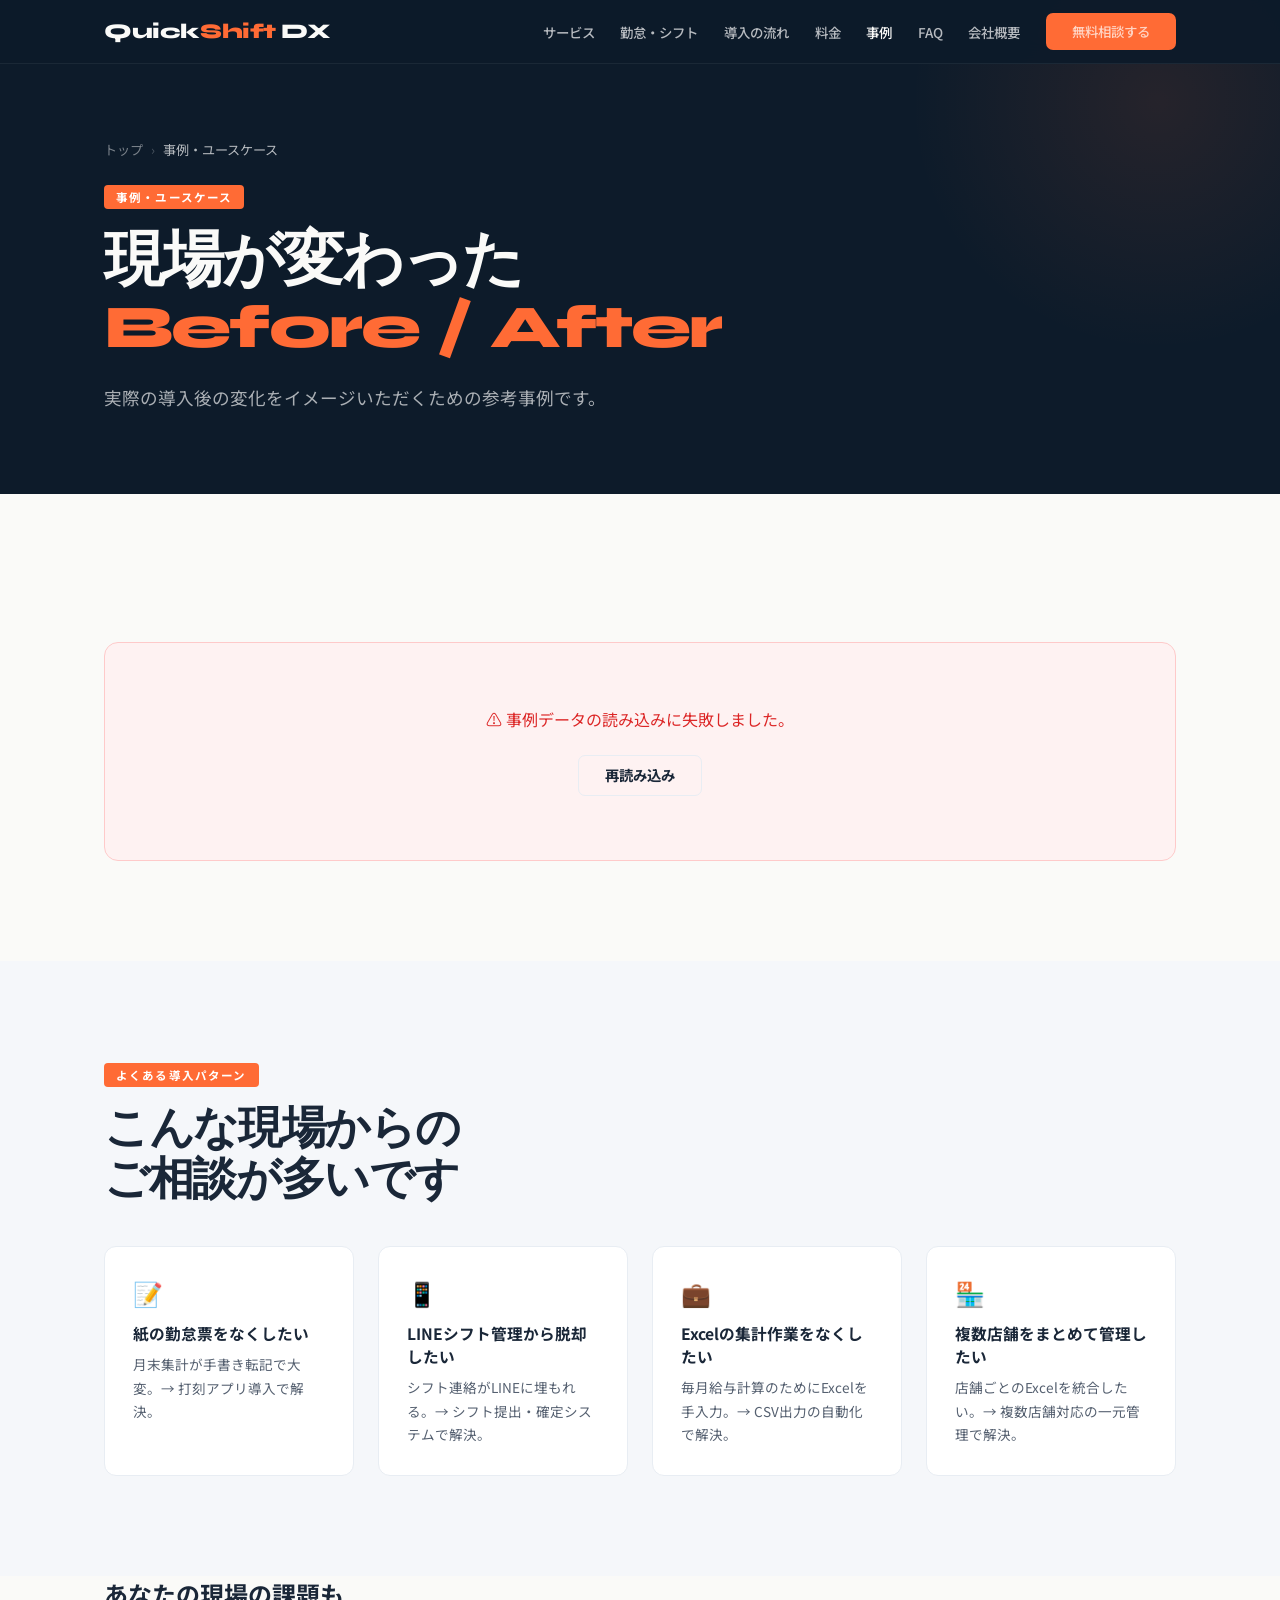
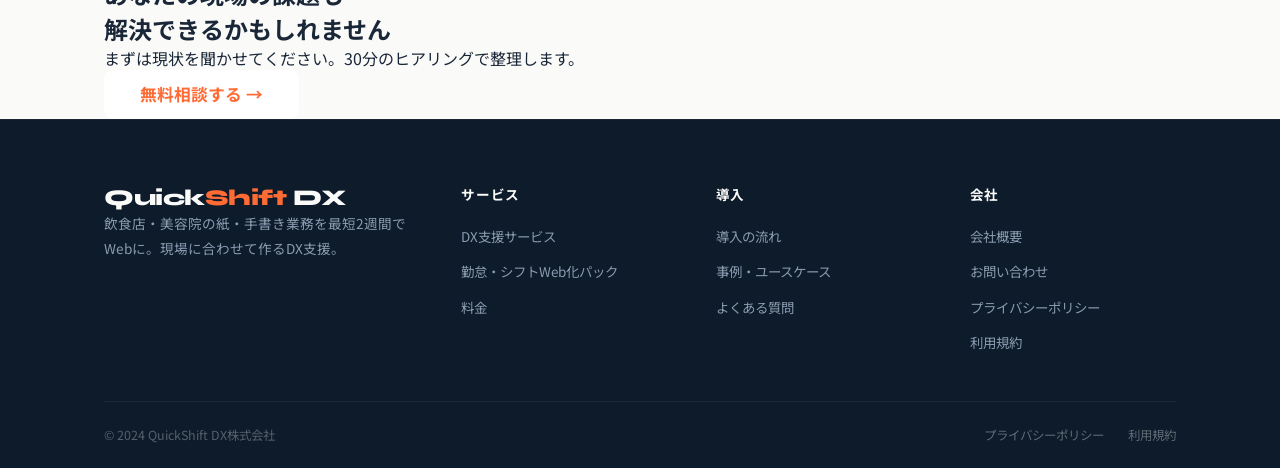
==== cases.html @ 34936609 "initial commit: QuickShift DX site" ====
<!DOCTYPE html>
<html lang="ja">
<head>
<meta charset="UTF-8">
<meta name="viewport" content="width=device-width, initial-scale=1.0">
<title>事例・ユースケース | QuickShift DX</title>
<meta name="description" content="飲食店・美容院のDX支援事例。紙の勤怠・シフト管理をWeb化した現場のBefore/After事例をご紹介します。">
<style>
/* ===== QuickShift DX — Shared Styles ===== */
@import url('https://fonts.googleapis.com/css2?family=Noto+Sans+JP:wght@400;500;700;900&family=Syne:wght@700;800&display=swap');

:root {
  --navy:       #0d1b2a;
  --navy-mid:   #162032;
  --navy-light: #1e2f45;
  --accent:     #ff6b35;
  --accent-lt:  #ff8c5a;
  --white:      #fafaf8;
  --gray:       #8a9bb0;
  --gray-lt:    #e8edf3;
  --text:       #1a2738;
  --max-w:      1200px;
}

*, *::before, *::after { box-sizing: border-box; margin: 0; padding: 0; }
html { scroll-behavior: smooth; }
body {
  font-family: 'Noto Sans JP', sans-serif;
  background: var(--white);
  color: var(--text);
  overflow-x: hidden;
}
img { max-width: 100%; display: block; }
a { text-decoration: none; }

/* ── CONTAINER ── */
.container { max-width: var(--max-w); margin: 0 auto; padding: 0 5%; }

/* ── BUTTONS ── */
.btn {
  display: inline-block;
  padding: 12px 26px;
  border-radius: 7px;
  font-weight: 700;
  font-size: 0.9rem;
  cursor: pointer;
  transition: all 0.2s;
  border: none;
  font-family: 'Noto Sans JP', sans-serif;
  line-height: 1;
}
.btn-primary { background: var(--accent); color: #fff; }
.btn-primary:hover {
  background: var(--accent-lt);
  transform: translateY(-2px);
  box-shadow: 0 6px 20px rgba(255,107,53,.4);
}
.btn-outline { background: transparent; border: 1.5px solid rgba(255,255,255,.3); color: var(--white); }
.btn-outline:hover { border-color: var(--accent); color: var(--accent); }
.btn-outline-dark { background: transparent; border: 1.5px solid var(--gray-lt); color: var(--text); }
.btn-outline-dark:hover { border-color: var(--accent); color: var(--accent); }
.btn-white { background: #fff; color: var(--accent); }
.btn-white:hover { background: var(--navy); color: #fff; transform: translateY(-2px); box-shadow: 0 8px 30px rgba(0,0,0,.2); }
.btn-lg { padding: 16px 36px; font-size: 1.05rem; border-radius: 9px; }
.btn-block { display: block; text-align: center; width: 100%; }

/* ── HEADER ── */
.site-header {
  position: fixed;
  top: 0; left: 0; right: 0;
  z-index: 200;
  background: rgba(13,27,42,.96);
  backdrop-filter: blur(14px);
  border-bottom: 1px solid rgba(255,255,255,.06);
  height: 64px;
}
.header-inner {
  max-width: var(--max-w);
  margin: 0 auto;
  padding: 0 5%;
  height: 100%;
  display: flex;
  align-items: center;
  justify-content: space-between;
}
.logo {
  font-family: 'Syne', sans-serif;
  font-size: 1.3rem;
  font-weight: 800;
  color: var(--white);
  letter-spacing: -.02em;
}
.logo span { color: var(--accent); }
.site-nav {
  display: flex;
  align-items: center;
  gap: 1.6rem;
}
.site-nav a {
  color: rgba(255,255,255,.7);
  font-size: .84rem;
  font-weight: 500;
  transition: color .2s;
}
.site-nav a:hover, .site-nav a.active { color: var(--white); }
.hamburger {
  display: none;
  flex-direction: column;
  gap: 5px;
  cursor: pointer;
  padding: 4px;
  background: none;
  border: none;
}
.hamburger span {
  display: block;
  width: 24px; height: 2px;
  background: var(--white);
  border-radius: 2px;
  transition: all .3s;
}
.hamburger.open span:nth-child(1) { transform: translateY(7px) rotate(45deg); }
.hamburger.open span:nth-child(2) { opacity: 0; }
.hamburger.open span:nth-child(3) { transform: translateY(-7px) rotate(-45deg); }
.mobile-nav {
  display: none;
  position: fixed;
  top: 64px; left: 0; right: 0; bottom: 0;
  background: var(--navy);
  z-index: 190;
  padding: 2rem 5%;
  flex-direction: column;
  gap: 1.5rem;
  overflow-y: auto;
}
.mobile-nav.open { display: flex; }
.mobile-nav a {
  color: var(--white);
  font-size: 1.1rem;
  font-weight: 700;
  border-bottom: 1px solid rgba(255,255,255,.07);
  padding-bottom: 1.25rem;
}

/* ── SECTION COMMONS ── */
.section { padding: 100px 0; }
.section-sm { padding: 70px 0; }
.section-tag {
  display: inline-block;
  background: var(--accent);
  color: #fff;
  font-size: .72rem;
  font-weight: 700;
  letter-spacing: .1em;
  padding: 4px 12px;
  border-radius: 4px;
  margin-bottom: 1rem;
  text-transform: uppercase;
}
h2.section-title {
  font-family: 'Syne', sans-serif;
  font-size: clamp(1.8rem, 4vw, 2.8rem);
  font-weight: 800;
  letter-spacing: -.03em;
  line-height: 1.15;
  margin-bottom: 1rem;
}
.section-lead {
  font-size: 1.05rem;
  color: #556070;
  line-height: 1.9;
  max-width: 580px;
  margin-bottom: 3rem;
}
.section-lead.wide { max-width: 720px; }

/* dark variant */
.bg-navy { background: var(--navy); }
.bg-navy h2.section-title { color: var(--white); }
.bg-navy .section-lead { color: var(--gray); }
.bg-gray { background: #f5f7fa; }

/* ── PAGE HERO ── */
.page-hero {
  background: var(--navy);
  padding: 140px 0 80px;
  position: relative;
  overflow: hidden;
}
.page-hero::before {
  content: '';
  position: absolute;
  top: -30%; right: -10%;
  width: 500px; height: 500px;
  background: radial-gradient(circle, rgba(255,107,53,.1) 0%, transparent 70%);
}
.page-hero .section-tag { margin-bottom: 1.2rem; }
.page-hero h1 {
  font-family: 'Syne', sans-serif;
  font-size: clamp(2.2rem, 5vw, 3.8rem);
  font-weight: 800;
  color: var(--white);
  letter-spacing: -.03em;
  line-height: 1.1;
  margin-bottom: 1.25rem;
}
.page-hero h1 em { font-style: normal; color: var(--accent); }
.page-hero p {
  color: rgba(255,255,255,.65);
  font-size: 1.1rem;
  line-height: 1.85;
  max-width: 560px;
}
.page-hero .hero-cta { margin-top: 2.5rem; display: flex; gap: 1rem; flex-wrap: wrap; }

/* ── FOOTER ── */
.site-footer {
  background: var(--navy);
  border-top: 1px solid rgba(255,255,255,.06);
}
.footer-main {
  display: grid;
  grid-template-columns: 1.5fr 1fr 1fr 1fr;
  gap: 3rem;
  padding: 4rem 0 3rem;
}
.footer-brand .logo { font-size: 1.4rem; margin-bottom: 1rem; }
.footer-brand p { font-size: .85rem; color: var(--gray); line-height: 1.8; }
.footer-col h4 { color: var(--white); font-size: .85rem; font-weight: 700; margin-bottom: 1.2rem; letter-spacing: .05em; }
.footer-col ul { list-style: none; display: flex; flex-direction: column; gap: .7rem; }
.footer-col ul a { color: var(--gray); font-size: .84rem; transition: color .2s; }
.footer-col ul a:hover { color: var(--white); }
.footer-bottom {
  border-top: 1px solid rgba(255,255,255,.06);
  padding: 1.5rem 0;
  display: flex;
  justify-content: space-between;
  align-items: center;
  flex-wrap: wrap;
  gap: 1rem;
}
.footer-bottom p { color: rgba(255,255,255,.3); font-size: .78rem; }
.footer-bottom-links { display: flex; gap: 1.5rem; }
.footer-bottom-links a { color: rgba(255,255,255,.35); font-size: .78rem; }
.footer-bottom-links a:hover { color: rgba(255,255,255,.7); }

/* ── FLOATING CTA ── */
.floating-cta {
  position: fixed;
  bottom: 2rem; right: 2rem;
  z-index: 180;
  opacity: 0;
  transform: translateY(10px);
  transition: all .4s;
  pointer-events: none;
}
.floating-cta.visible { opacity: 1; transform: translateY(0); pointer-events: all; }
.floating-cta .btn { box-shadow: 0 8px 30px rgba(255,107,53,.5); }

/* ── CARDS ── */
.card {
  background: #fff;
  border: 1.5px solid var(--gray-lt);
  border-radius: 14px;
  padding: 2.5rem;
  transition: all .3s;
  position: relative;
  overflow: hidden;
}
.card::before {
  content: '';
  position: absolute;
  top: 0; left: 0; right: 0;
  height: 3px;
  background: var(--accent);
  transform: scaleX(0);
  transform-origin: left;
  transition: transform .3s;
}
.card:hover { transform: translateY(-4px); box-shadow: 0 12px 40px rgba(13,27,42,.12); border-color: var(--accent); }
.card:hover::before { transform: scaleX(1); }

.card-dark {
  background: var(--navy-mid);
  border: 1px solid rgba(255,255,255,.07);
  border-radius: 14px;
  padding: 2.5rem;
  transition: all .3s;
}
.card-dark:hover { background: var(--navy-light); transform: translateY(-4px); }

/* ── FEATURE LIST ── */
.feature-list { list-style: none; display: flex; flex-direction: column; gap: .9rem; }
.feature-list li { display: flex; align-items: flex-start; gap: 12px; font-size: .93rem; line-height: 1.65; }
.feature-list li::before {
  content: '✓';
  min-width: 22px; height: 22px;
  background: var(--accent); color: #fff;
  border-radius: 50%;
  display: flex; align-items: center; justify-content: center;
  font-size: .7rem; font-weight: 700;
  margin-top: 1px; flex-shrink: 0;
}

/* ── PROCESS STEPS ── */
.steps-grid {
  display: grid;
  grid-template-columns: repeat(4, 1fr);
  gap: 0;
  position: relative;
  margin-top: 3rem;
}
.steps-grid::before {
  content: '';
  position: absolute;
  top: 32px; left: 12%; right: 12%;
  height: 1px;
  background: linear-gradient(90deg, var(--accent) 0%, var(--gray-lt) 100%);
}
.step-item { display: flex; flex-direction: column; align-items: center; text-align: center; padding: 0 1.25rem; }
.step-num {
  width: 64px; height: 64px;
  background: var(--navy); color: var(--white);
  border-radius: 50%;
  display: flex; align-items: center; justify-content: center;
  font-family: 'Syne', sans-serif;
  font-size: 1.3rem; font-weight: 800;
  margin-bottom: 1.25rem;
  position: relative; z-index: 1;
  border: 3px solid var(--accent);
}
.step-item:last-child .step-num { background: var(--accent); }
.step-item h3 { font-size: .98rem; font-weight: 700; margin-bottom: .5rem; }
.step-item p { font-size: .84rem; color: #556070; line-height: 1.7; }

/* ── FAQ ── */
.faq-list { display: flex; flex-direction: column; border: 1.5px solid var(--gray-lt); border-radius: 12px; overflow: hidden; }
.faq-item { border-bottom: 1px solid var(--gray-lt); }
.faq-item:last-child { border-bottom: none; }
.faq-q {
  width: 100%; background: #fff; border: none;
  padding: 1.4rem 1.75rem;
  text-align: left;
  font-family: 'Noto Sans JP', sans-serif;
  font-size: .94rem; font-weight: 700; color: var(--text);
  cursor: pointer;
  display: flex; justify-content: space-between; align-items: center; gap: 1rem;
  transition: background .2s;
}
.faq-q:hover { background: #fafafa; }
.faq-q.open { background: #fff8f5; }
.faq-icon {
  min-width: 26px; height: 26px;
  border: 2px solid var(--gray-lt); border-radius: 50%;
  display: flex; align-items: center; justify-content: center;
  font-size: 1.1rem; color: var(--gray); line-height: 1;
  transition: all .3s; flex-shrink: 0;
}
.faq-q.open .faq-icon { background: var(--accent); border-color: var(--accent); color: #fff; transform: rotate(45deg); }
.faq-a { display: none; padding: 0 1.75rem 1.4rem; font-size: .9rem; color: #556070; line-height: 1.9; background: #fff; }
.faq-a.open { display: block; }

/* ── FORM ── */
.form-group { display: flex; flex-direction: column; gap: 6px; }
.form-group label { font-size: .82rem; font-weight: 700; }
.form-label-dark { color: rgba(255,255,255,.7); }
.required-mark { color: var(--accent); margin-left: 4px; }
.form-input, .form-select, .form-textarea {
  border-radius: 8px;
  padding: 13px 16px;
  font-family: 'Noto Sans JP', sans-serif;
  font-size: .9rem;
  outline: none;
  transition: border-color .2s, background .2s;
}
.form-input-dark, .form-select-dark, .form-textarea-dark {
  background: rgba(255,255,255,.06);
  border: 1px solid rgba(255,255,255,.12);
  color: var(--white);
}
.form-input-dark::placeholder, .form-textarea-dark::placeholder { color: rgba(255,255,255,.3); }
.form-input-dark:focus, .form-select-dark:focus, .form-textarea-dark:focus {
  border-color: var(--accent);
  background: rgba(255,255,255,.09);
}
.form-select-dark option { background: var(--navy); color: var(--white); }
.form-textarea { resize: vertical; min-height: 120px; }
.radio-group { display: flex; gap: 1rem; flex-wrap: wrap; }
.radio-label { display: flex; align-items: center; gap: 8px; cursor: pointer; font-size: .9rem; }
.radio-label input { accent-color: var(--accent); }
.form-row { display: grid; grid-template-columns: 1fr 1fr; gap: 1.25rem; }
.form-stack { display: flex; flex-direction: column; gap: 1.25rem; }

/* ── BADGE ── */
.badge { padding: 3px 10px; border-radius: 12px; font-size: .72rem; font-weight: 700; }
.badge-in  { background: rgba(52,211,153,.15); color: #34d399; }
.badge-out { background: rgba(148,163,184,.15); color: #94a3b8; }
.badge-new { background: rgba(255,107,53,.15); color: var(--accent); }

/* ── ANIMATIONS ── */
.fade-up { opacity: 0; transform: translateY(28px); transition: opacity .65s ease, transform .65s ease; }
.fade-up.visible { opacity: 1; transform: translateY(0); }
.fade-up:nth-child(2) { transition-delay: .1s; }
.fade-up:nth-child(3) { transition-delay: .2s; }
.fade-up:nth-child(4) { transition-delay: .3s; }

/* ── SUCCESS BANNER ── */
.success-banner {
  display: none;
  background: #dcfce7; border: 1.5px solid #86efac;
  border-radius: 10px; padding: 1.25rem 1.75rem;
  color: #15803d; font-weight: 700; font-size: .95rem;
  margin-top: 1.5rem;
}

/* ── BREADCRUMB ── */
.breadcrumb { display: flex; align-items: center; gap: .5rem; margin-bottom: 1.5rem; }
.breadcrumb a { color: rgba(255,255,255,.45); font-size: .82rem; }
.breadcrumb a:hover { color: rgba(255,255,255,.8); }
.breadcrumb span { color: rgba(255,255,255,.25); font-size: .82rem; }
.breadcrumb .current { color: rgba(255,255,255,.7); font-size: .82rem; }

/* ── NOTICE ── */
.notice {
  background: rgba(255,107,53,.08);
  border: 1px solid rgba(255,107,53,.2);
  border-radius: 8px; padding: 1rem 1.25rem;
  font-size: .88rem; color: #556070; line-height: 1.8;
}

/* ── RESPONSIVE ── */
@media (max-width: 960px) {
  .footer-main { grid-template-columns: 1fr 1fr; }
  .steps-grid { grid-template-columns: 1fr 1fr; gap: 2.5rem; }
  .steps-grid::before { display: none; }
}

@media (max-width: 680px) {
  .site-nav { display: none; }
  .hamburger { display: flex; }
  .footer-main { grid-template-columns: 1fr; gap: 2rem; }
  .form-row { grid-template-columns: 1fr; }
  .steps-grid { grid-template-columns: 1fr 1fr; }
  .section { padding: 70px 0; }
  .page-hero { padding: 120px 0 60px; }
}

</style>
<style>
.cases-full { display: grid; grid-template-columns: repeat(auto-fit, minmax(340px, 1fr)); gap: 2.5rem; margin-top: 3rem; }
.case-full-card { border-radius: 16px; overflow: hidden; border: 1.5px solid var(--gray-lt); transition: all .3s; }
.case-full-card:hover { transform: translateY(-6px); box-shadow: 0 20px 50px rgba(13,27,42,.12); }
.case-header { background: var(--navy); padding: 2rem; position: relative; overflow: hidden; }
.case-header::before { content:''; position:absolute; top:-50%; right:-30%; width:200px; height:200px; background:radial-gradient(circle, rgba(255,107,53,.15) 0%, transparent 70%); }
.case-tag { display:inline-block; background:rgba(255,107,53,.15); color:var(--accent); border:1px solid rgba(255,107,53,.3); padding:4px 12px; border-radius:4px; font-size:.75rem; font-weight:700; margin-bottom:1rem; }
.case-header h3 { color:var(--white); font-size:1.1rem; font-weight:700; line-height:1.55; margin-bottom:1.5rem; }
.metrics { display:flex; gap:2rem; flex-wrap:wrap; }
.metric-val { font-family:'Syne',sans-serif; font-size:1.8rem; font-weight:800; color:var(--accent); line-height:1; }
.metric-label { font-size:.75rem; color:var(--gray); margin-top:4px; }
.case-body { background:#fff; padding:2rem; }
.before-after { display:grid; grid-template-columns:1fr 1fr; gap:1rem; margin-bottom:1.5rem; }
.ba-box { padding:1rem; border-radius:8px; }
.ba-box.before { background:#fef2f2; border:1px solid #fecaca; }
.ba-box.after  { background:#f0fdf4; border:1px solid #bbf7d0; }
.ba-label { font-size:.72rem; font-weight:700; margin-bottom:.5rem; letter-spacing:.08em; }
.ba-box.before .ba-label { color:#dc2626; }
.ba-box.after  .ba-label { color:#059669; }
.ba-box p { font-size:.84rem; color:#374151; line-height:1.7; }
/* skeleton */
.loading-grid { display:grid; grid-template-columns:repeat(auto-fit,minmax(340px,1fr)); gap:2.5rem; margin-top:3rem; }
.skeleton { border-radius:16px; overflow:hidden; animation:shimmer 1.5s infinite; }
@keyframes shimmer { 0%,100%{background:#f0f0f0} 50%{background:#e0e0e0} }
.skeleton-header { height:180px; background:#e0e4ea; }
.skeleton-body { padding:2rem; }
.skeleton-line { height:13px; background:#e0e0e0; border-radius:4px; margin-bottom:10px; }
.skeleton-line.short { width:60%; }
.error-state { text-align:center; padding:4rem 2rem; background:#fef2f2; border-radius:14px; border:1px solid #fecaca; margin-top:3rem; }
.error-state p { color:#dc2626; margin-bottom:1.5rem; }
</style>
</head>
<body>
<header class="site-header">
  <div class="header-inner">
    <a href="index.html" class="logo">Quick<span>Shift</span> DX</a>
    <nav class="site-nav">
      <a href="services.html">サービス</a><a href="product/time-shift.html">勤怠・シフト</a>
      <a href="process.html">導入の流れ</a><a href="pricing.html">料金</a>
      <a href="cases.html">事例</a><a href="faq.html">FAQ</a><a href="company.html">会社概要</a>
      <a href="contact.html" class="btn btn-primary">無料相談する</a>
    </nav>
    <button class="hamburger" aria-label="メニュー"><span></span><span></span><span></span></button>
  </div>
</header>
<nav class="mobile-nav">
  <a href="index.html">トップ</a><a href="services.html">サービス</a>
  <a href="product/time-shift.html">勤怠・シフトWeb化パック</a><a href="process.html">導入の流れ</a>
  <a href="pricing.html">料金</a><a href="cases.html">事例・ユースケース</a>
  <a href="faq.html">よくある質問</a><a href="company.html">会社概要</a>
  <a href="contact.html" class="btn btn-primary" style="border-radius:8px;text-align:center;">無料相談する</a>
</nav>

<section class="page-hero">
  <div class="container">
    <nav class="breadcrumb"><a href="index.html">トップ</a><span>›</span><span class="current">事例・ユースケース</span></nav>
    <div class="section-tag">事例・ユースケース</div>
    <h1>現場が変わった<br><em>Before / After</em></h1>
    <p>実際の導入後の変化をイメージいただくための参考事例です。</p>
  </div>
</section>

<section class="section">
  <div class="container">
    <div class="notice" id="estimatedNotice" style="display:none; margin-bottom:3rem">
      📝 現在掲載している事例は「想定ケース」として作成したものです。実際の導入事例ではありませんが、類似の現場でよく起きる課題を参考にしています。
    </div>
    <div id="loadingState" class="loading-grid">
      <div class="skeleton"><div class="skeleton-header"></div><div class="skeleton-body"><div class="skeleton-line"></div><div class="skeleton-line short"></div><div class="skeleton-line"></div></div></div>
      <div class="skeleton"><div class="skeleton-header"></div><div class="skeleton-body"><div class="skeleton-line"></div><div class="skeleton-line short"></div><div class="skeleton-line"></div></div></div>
      <div class="skeleton"><div class="skeleton-header"></div><div class="skeleton-body"><div class="skeleton-line"></div><div class="skeleton-line short"></div><div class="skeleton-line"></div></div></div>
    </div>
    <div id="errorState" class="error-state" style="display:none">
      <p>⚠️ 事例データの読み込みに失敗しました。</p>
      <button onclick="loadCases()" class="btn btn-outline-dark">再読み込み</button>
    </div>
    <div id="casesGrid" class="cases-full" style="display:none"></div>
  </div>
</section>

<section class="section bg-gray">
  <div class="container">
    <div class="section-tag">よくある導入パターン</div>
    <h2 class="section-title">こんな現場からの<br>ご相談が多いです</h2>
    <div style="display:grid; grid-template-columns:repeat(auto-fit,minmax(230px,1fr)); gap:1.5rem; margin-top:2.5rem">
      <div style="background:#fff; border:1.5px solid var(--gray-lt); border-radius:12px; padding:1.75rem"><div style="font-size:1.5rem; margin-bottom:.75rem">📝</div><h3 style="font-size:.98rem; font-weight:700; margin-bottom:.5rem">紙の勤怠票をなくしたい</h3><p style="font-size:.85rem; color:#556070; line-height:1.75">月末集計が手書き転記で大変。→ 打刻アプリ導入で解決。</p></div>
      <div style="background:#fff; border:1.5px solid var(--gray-lt); border-radius:12px; padding:1.75rem"><div style="font-size:1.5rem; margin-bottom:.75rem">📱</div><h3 style="font-size:.98rem; font-weight:700; margin-bottom:.5rem">LINEシフト管理から脱却したい</h3><p style="font-size:.85rem; color:#556070; line-height:1.75">シフト連絡がLINEに埋もれる。→ シフト提出・確定システムで解決。</p></div>
      <div style="background:#fff; border:1.5px solid var(--gray-lt); border-radius:12px; padding:1.75rem"><div style="font-size:1.5rem; margin-bottom:.75rem">💼</div><h3 style="font-size:.98rem; font-weight:700; margin-bottom:.5rem">Excelの集計作業をなくしたい</h3><p style="font-size:.85rem; color:#556070; line-height:1.75">毎月給与計算のためにExcelを手入力。→ CSV出力の自動化で解決。</p></div>
      <div style="background:#fff; border:1.5px solid var(--gray-lt); border-radius:12px; padding:1.75rem"><div style="font-size:1.5rem; margin-bottom:.75rem">🏪</div><h3 style="font-size:.98rem; font-weight:700; margin-bottom:.5rem">複数店舗をまとめて管理したい</h3><p style="font-size:.85rem; color:#556070; line-height:1.75">店舗ごとのExcelを統合したい。→ 複数店舗対応の一元管理で解決。</p></div>
    </div>
  </div>
</section>

<section class="cta-band"><div class="container">
  <h2>あなたの現場の課題も<br>解決できるかもしれません</h2>
  <p>まずは現状を聞かせてください。30分のヒアリングで整理します。</p>
  <a href="contact.html" class="btn btn-white btn-lg">無料相談する →</a>
</div></section>

<footer class="site-footer"><div class="container">
  <div class="footer-main">
    <div class="footer-brand"><a href="index.html" class="logo">Quick<span>Shift</span> DX</a><p>飲食店・美容院の紙・手書き業務を最短2週間でWebに。現場に合わせて作るDX支援。</p></div>
    <div class="footer-col"><h4>サービス</h4><ul><li><a href="services.html">DX支援サービス</a></li><li><a href="product/time-shift.html">勤怠・シフトWeb化パック</a></li><li><a href="pricing.html">料金</a></li></ul></div>
    <div class="footer-col"><h4>導入</h4><ul><li><a href="process.html">導入の流れ</a></li><li><a href="cases.html">事例・ユースケース</a></li><li><a href="faq.html">よくある質問</a></li></ul></div>
    <div class="footer-col"><h4>会社</h4><ul><li><a href="company.html">会社概要</a></li><li><a href="contact.html">お問い合わせ</a></li><li><a href="privacy.html">プライバシーポリシー</a></li><li><a href="terms.html">利用規約</a></li></ul></div>
  </div>
  <div class="footer-bottom"><p>© 2024 QuickShift DX株式会社</p><div class="footer-bottom-links"><a href="privacy.html">プライバシーポリシー</a><a href="terms.html">利用規約</a></div></div>
</div></footer>
<div class="floating-cta"><a href="contact.html" class="btn btn-primary">無料相談する →</a></div>

<script>
/* ===== QuickShift DX — Shared JS ===== */

document.addEventListener('DOMContentLoaded', () => {

  // ── Active nav link based on current page
  const currentPath = window.location.pathname.replace(/\/$/, '') || '/index.html';
  document.querySelectorAll('.site-nav a, .mobile-nav a').forEach(a => {
    const href = a.getAttribute('href');
    if (!href) return;
    const normalized = href.replace(/\/$/, '');
    if (currentPath.endsWith(normalized) && normalized !== '' && normalized !== '/') {
      a.classList.add('active');
    } else if ((currentPath === '/' || currentPath.endsWith('index.html')) && (href === '/' || href === 'index.html' || href === './index.html')) {
      a.classList.add('active');
    }
  });

  // ── Hamburger menu
  const hamburger = document.querySelector('.hamburger');
  const mobileNav = document.querySelector('.mobile-nav');
  if (hamburger && mobileNav) {
    hamburger.addEventListener('click', () => {
      hamburger.classList.toggle('open');
      mobileNav.classList.toggle('open');
      document.body.style.overflow = mobileNav.classList.contains('open') ? 'hidden' : '';
    });
    mobileNav.querySelectorAll('a').forEach(a => {
      a.addEventListener('click', () => {
        hamburger.classList.remove('open');
        mobileNav.classList.remove('open');
        document.body.style.overflow = '';
      });
    });
  }

  // ── Scroll: floating CTA
  const floatingCta = document.querySelector('.floating-cta');
  if (floatingCta) {
    window.addEventListener('scroll', () => {
      floatingCta.classList.toggle('visible', window.scrollY > 500);
    }, { passive: true });
  }

  // ── Intersection observer: fade-up
  const fadeEls = document.querySelectorAll('.fade-up');
  if (fadeEls.length) {
    const io = new IntersectionObserver((entries) => {
      entries.forEach(e => { if (e.isIntersecting) { e.target.classList.add('visible'); io.unobserve(e.target); } });
    }, { threshold: 0.1 });
    fadeEls.forEach(el => io.observe(el));
  }

  // ── FAQ accordion
  document.querySelectorAll('.faq-q').forEach(btn => {
    btn.addEventListener('click', () => {
      const answer = btn.nextElementSibling;
      const isOpen = btn.classList.contains('open');
      document.querySelectorAll('.faq-q').forEach(q => q.classList.remove('open'));
      document.querySelectorAll('.faq-a').forEach(a => a.classList.remove('open'));
      if (!isOpen) {
        btn.classList.add('open');
        answer.classList.add('open');
      }
    });
  });

  // ── Contact form submit (via Netlify Function)
  const contactForm = document.getElementById('contactForm');
  if (contactForm) {
    contactForm.addEventListener('submit', async (e) => {
      e.preventDefault();
      const btn = contactForm.querySelector('.submit-btn');
      const banner = document.getElementById('successBanner');
      const errBanner = document.getElementById('errorBanner');

      btn.textContent = '送信中...';
      btn.disabled = true;
      if (errBanner) errBanner.style.display = 'none';

      const data = {
        shopName:    contactForm.shopName.value,
        name:        contactForm.personName.value,
        email:       contactForm.email.value,
        phone:       contactForm.phone?.value || '',
        industry:    contactForm.industry.value,
        staffCount:  contactForm.staffCount.value,
        message:     contactForm.message.value,
        contactPref: contactForm.contactPref.value,
      };

      try {
        const res = await fetch('/api/contact', {
          method: 'POST',
          headers: { 'Content-Type': 'application/json' },
          body: JSON.stringify(data),
        });
        const json = await res.json();
        if (res.ok && json.success) {
          btn.textContent = '送信完了 ✓';
          if (banner) banner.style.display = 'block';
          contactForm.reset();
          banner?.scrollIntoView({ behavior: 'smooth', block: 'nearest' });
        } else {
          throw new Error(json.error || '送信失敗');
        }
      } catch (err) {
        btn.textContent = '送信する →';
        btn.disabled = false;
        if (errBanner) {
          errBanner.textContent = `⚠️ ${err.message}`;
          errBanner.style.display = 'block';
        }
      }
    });
  }

});

</script>
<script>
function esc(str) {
  if (!str) return '';
  return String(str).replace(/&/g,'&amp;').replace(/</g,'&lt;').replace(/>/g,'&gt;').replace(/"/g,'&quot;');
}

function renderCase(c) {
  const metrics = (c.metrics||[]).map(m=>`<div><div class="metric-val">${esc(m.value)}</div><div class="metric-label">${esc(m.label)}</div></div>`).join('');
  const estimatedBadge = c.isEstimated ? '<span style="font-size:.7rem;color:rgba(255,255,255,.4);margin-left:.5rem">（想定ケース）</span>' : '';
  const baHtml = (c.before && c.after) ? `<div class="before-after"><div class="ba-box before"><div class="ba-label">BEFORE</div><p>${esc(c.before)}</p></div><div class="ba-box after"><div class="ba-label">AFTER</div><p>${esc(c.after)}</p></div></div>` : '';
  const pointHtml = c.point ? `<p style="font-size:.88rem;color:#556070;line-height:1.8"><strong>導入のポイント：</strong>${esc(c.point)}</p>` : '';
  return `<div class="case-full-card"><div class="case-header"><div class="case-tag">${esc(c.tag)}</div><h3>${esc(c.title)}${estimatedBadge}</h3><div class="metrics">${metrics}</div></div><div class="case-body">${baHtml}${pointHtml}</div></div>`;
}

async function loadCases() {
  const loadEl  = document.getElementById('loadingState');
  const errEl   = document.getElementById('errorState');
  const gridEl  = document.getElementById('casesGrid');
  const noticeEl= document.getElementById('estimatedNotice');
  loadEl.style.display='grid'; errEl.style.display='none'; gridEl.style.display='none';
  try {
    const res = await fetch('/api/content?type=cases');
    if (!res.ok) throw new Error(`HTTP ${res.status}`);
    const { cases } = await res.json();
    loadEl.style.display = 'none';
    if (!cases || !cases.length) {
      gridEl.innerHTML = '<p style="color:#556070;padding:2rem 0">現在、事例を準備中です。お問い合わせよりご相談ください。</p>';
      gridEl.style.display = 'block';
      return;
    }
    if (cases.some(c=>c.isEstimated)) noticeEl.style.display = 'block';
    gridEl.innerHTML = cases.map(renderCase).join('');
    gridEl.style.display = 'grid';
    gridEl.querySelectorAll('.case-full-card').forEach((el,i)=>{
      el.style.opacity='0'; el.style.transform='translateY(20px)';
      setTimeout(()=>{ el.style.transition='opacity .5s ease, transform .5s ease'; el.style.opacity='1'; el.style.transform='translateY(0)'; }, i*120);
    });
  } catch(err) {
    console.error(err); loadEl.style.display='none'; errEl.style.display='block';
  }
}
loadCases();
</script>
</body>
</html>
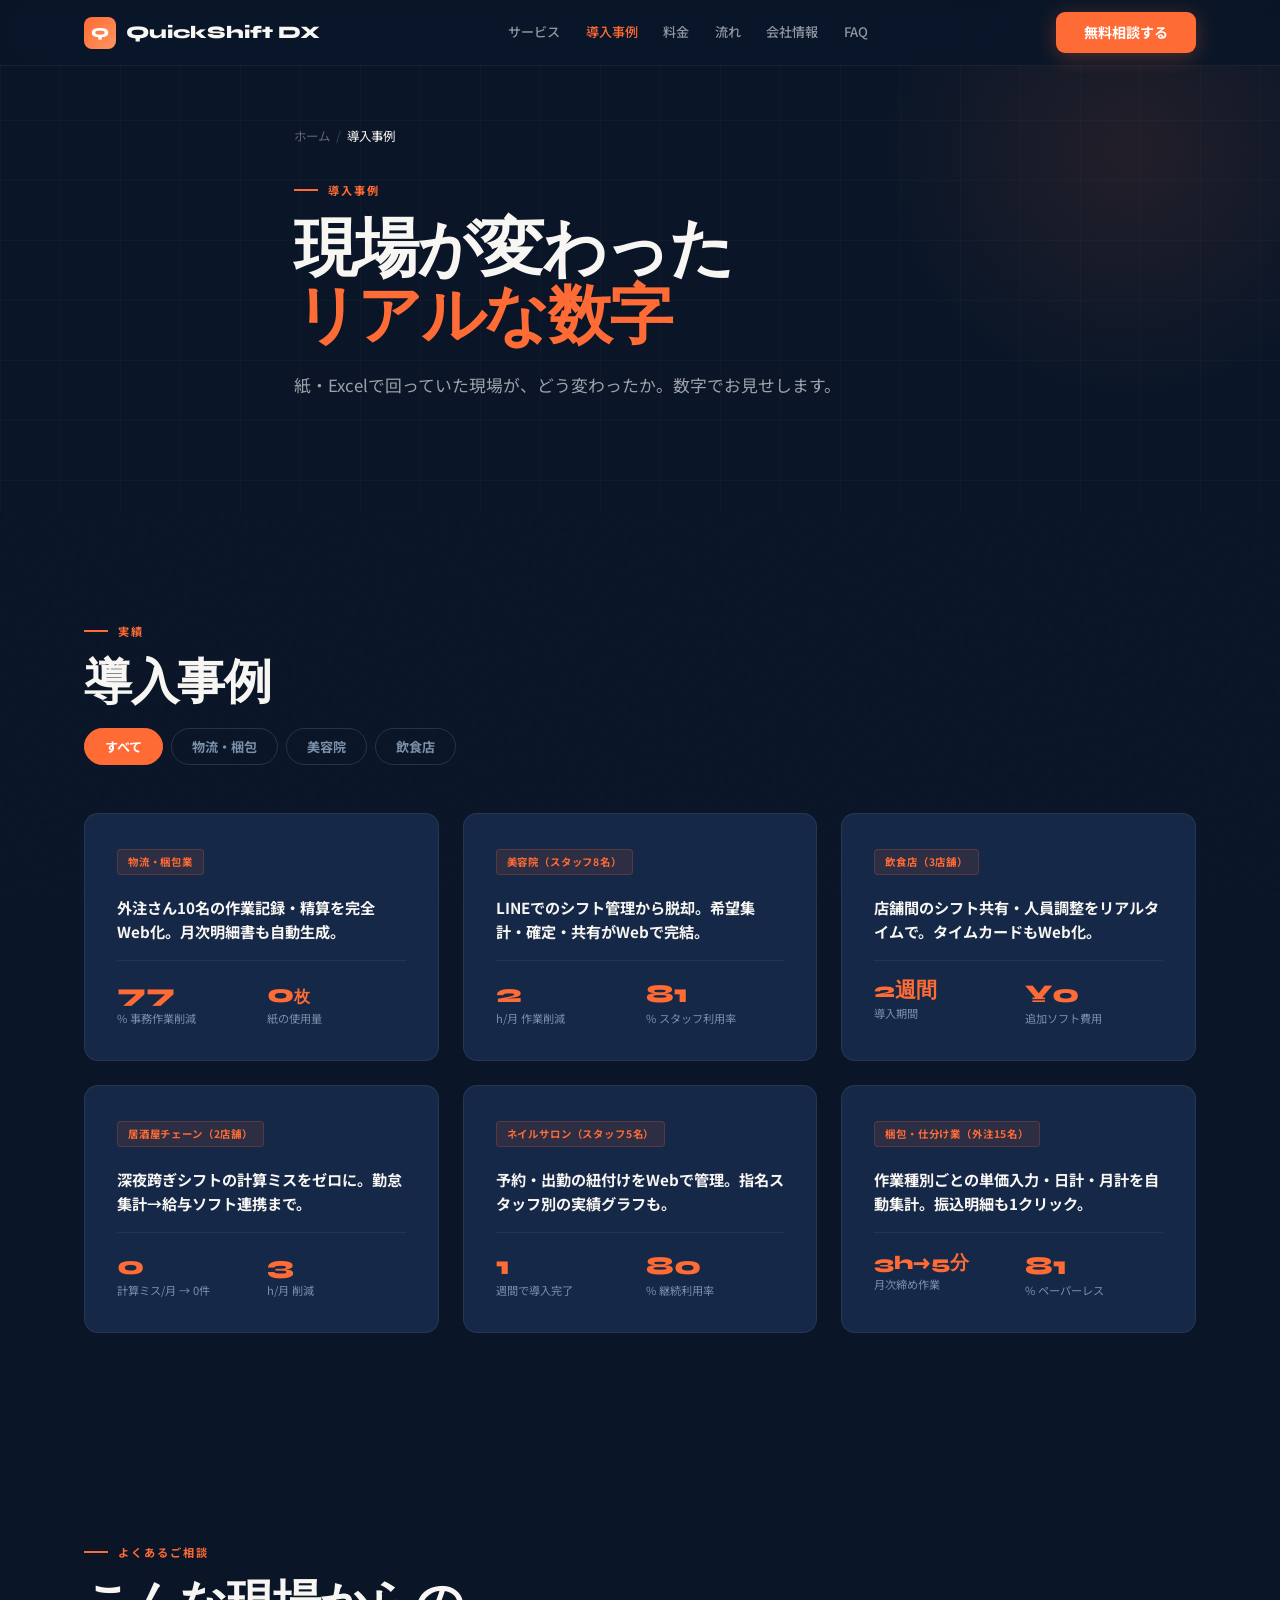
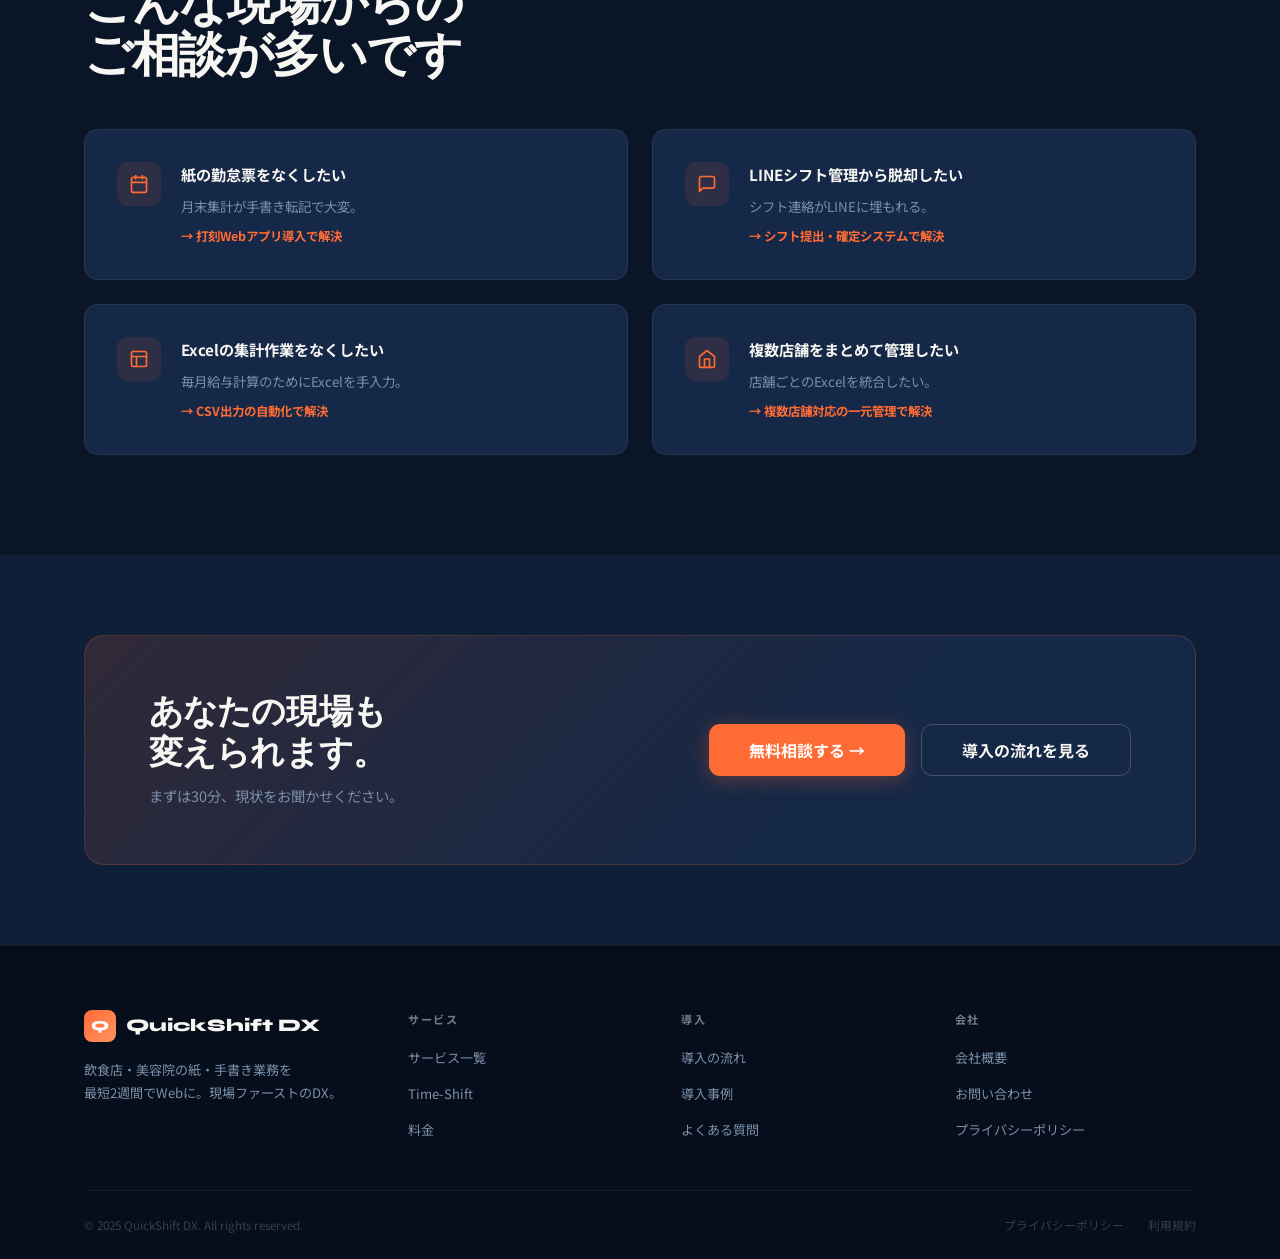
==== commit 808361aa: "initial commit: QuickShift DX site]" ====
--- a/cases.html
+++ b/cases.html
@@ -3,721 +3,717 @@
 <head>
 <meta charset="UTF-8">
 <meta name="viewport" content="width=device-width, initial-scale=1.0">
-<title>事例・ユースケース | QuickShift DX</title>
-<meta name="description" content="飲食店・美容院のDX支援事例。紙の勤怠・シフト管理をWeb化した現場のBefore/After事例をご紹介します。">
+<title>導入事例 | QuickShift DX</title>
+<meta name="description" content="現場が変わったリアルな数字。飲食店・美容院・物流など実際の導入実績をご紹介。">
+<link rel="preconnect" href="https://fonts.googleapis.com">
+<link href="https://fonts.googleapis.com/css2?family=Noto+Sans+JP:wght@400;500;700;900&family=Syne:wght@700;800;900&family=DM+Mono:wght@400;500&display=swap" rel="stylesheet">
 <style>
-/* ===== QuickShift DX — Shared Styles ===== */
-@import url('https://fonts.googleapis.com/css2?family=Noto+Sans+JP:wght@400;500;700;900&family=Syne:wght@700;800&display=swap');
-
+/* =====================================================
+   QuickShift DX — Unified Design System 2025
+   Theme: Industrial Warm / Tech-Forward (Dark)
+   Fonts: Syne (display) · Noto Sans JP (body) · DM Mono (code)
+===================================================== */
+@import url('https://fonts.googleapis.com/css2?family=Noto+Sans+JP:wght@400;500;700;900&family=Syne:wght@700;800;900&family=DM+Mono:wght@400;500&display=swap');
+
+/* ── CSS VARIABLES ── */
 :root {
-  --navy:       #0d1b2a;
-  --navy-mid:   #162032;
-  --navy-light: #1e2f45;
-  --accent:     #ff6b35;
-  --accent-lt:  #ff8c5a;
-  --white:      #fafaf8;
-  --gray:       #8a9bb0;
-  --gray-lt:    #e8edf3;
-  --text:       #1a2738;
-  --max-w:      1200px;
-}
-
+  --navy:      #0a1628;
+  --navy-2:    #0f1f38;
+  --navy-3:    #162847;
+  --navy-4:    #1e3354;
+  --accent:    #ff6b35;
+  --accent-2:  #ff9460;
+  --gold:      #f5c842;
+  --mango:     #ff8c00;
+  --white:     #f8f6f2;
+  --gray:      #7a8fa8;
+  --gray-lt:   #b0c0d4;
+  --green:     #22c55e;
+  --radius:    14px;
+  --radius-sm: 8px;
+  --max-w:     1240px;
+  --header-h:  66px;
+}
+
+/* ── RESET ── */
 *, *::before, *::after { box-sizing: border-box; margin: 0; padding: 0; }
-html { scroll-behavior: smooth; }
+html { scroll-behavior: smooth; font-size: 16px; }
 body {
   font-family: 'Noto Sans JP', sans-serif;
-  background: var(--white);
-  color: var(--text);
+  background: var(--navy);
+  color: var(--white);
   overflow-x: hidden;
-}
+  line-height: 1.7;
+}
+a { text-decoration: none; color: inherit; }
 img { max-width: 100%; display: block; }
-a { text-decoration: none; }
-
-/* ── CONTAINER ── */
-.container { max-width: var(--max-w); margin: 0 auto; padding: 0 5%; }
-
-/* ── BUTTONS ── */
-.btn {
-  display: inline-block;
-  padding: 12px 26px;
-  border-radius: 7px;
-  font-weight: 700;
-  font-size: 0.9rem;
-  cursor: pointer;
-  transition: all 0.2s;
-  border: none;
-  font-family: 'Noto Sans JP', sans-serif;
-  line-height: 1;
-}
-.btn-primary { background: var(--accent); color: #fff; }
-.btn-primary:hover {
-  background: var(--accent-lt);
-  transform: translateY(-2px);
-  box-shadow: 0 6px 20px rgba(255,107,53,.4);
-}
-.btn-outline { background: transparent; border: 1.5px solid rgba(255,255,255,.3); color: var(--white); }
-.btn-outline:hover { border-color: var(--accent); color: var(--accent); }
-.btn-outline-dark { background: transparent; border: 1.5px solid var(--gray-lt); color: var(--text); }
-.btn-outline-dark:hover { border-color: var(--accent); color: var(--accent); }
-.btn-white { background: #fff; color: var(--accent); }
-.btn-white:hover { background: var(--navy); color: #fff; transform: translateY(-2px); box-shadow: 0 8px 30px rgba(0,0,0,.2); }
-.btn-lg { padding: 16px 36px; font-size: 1.05rem; border-radius: 9px; }
-.btn-block { display: block; text-align: center; width: 100%; }
-
-/* ── HEADER ── */
-.site-header {
-  position: fixed;
-  top: 0; left: 0; right: 0;
-  z-index: 200;
-  background: rgba(13,27,42,.96);
-  backdrop-filter: blur(14px);
-  border-bottom: 1px solid rgba(255,255,255,.06);
-  height: 64px;
-}
-.header-inner {
+ul, ol { list-style: none; }
+button { font-family: inherit; cursor: pointer; }
+
+/* Noise texture overlay */
+body::before {
+  content: '';
+  position: fixed; inset: 0;
+  background-image: url("data:image/svg+xml,%3Csvg viewBox='0 0 200 200' xmlns='http://www.w3.org/2000/svg'%3E%3Cfilter id='n'%3E%3CfeTurbulence type='fractalNoise' baseFrequency='0.75' numOctaves='4' stitchTiles='stitch'/%3E%3C/filter%3E%3Crect width='100%25' height='100%25' filter='url(%23n)' opacity='0.04'/%3E%3C/svg%3E");
+  pointer-events: none; z-index: 0; opacity: .3;
+}
+
+/* ── LAYOUT ── */
+.container {
   max-width: var(--max-w);
   margin: 0 auto;
   padding: 0 5%;
-  height: 100%;
-  display: flex;
-  align-items: center;
-  justify-content: space-between;
+  position: relative;
+  z-index: 1;
+}
+.section { padding: 100px 0; }
+.section-sm { padding: 70px 0; }
+.bg-navy-2 { background: var(--navy-2); }
+.bg-navy-3 { background: var(--navy-3); }
+
+/* ── TYPOGRAPHY ── */
+.section-label {
+  display: inline-flex; align-items: center; gap: 10px;
+  font-size: .7rem; font-weight: 700; letter-spacing: .18em; text-transform: uppercase;
+  color: var(--accent); margin-bottom: 1rem;
+}
+.section-label::before {
+  content: ''; width: 24px; height: 2px;
+  background: var(--accent); flex-shrink: 0;
+}
+.section-title {
+  font-family: 'Syne', sans-serif;
+  font-size: clamp(1.8rem, 4vw, 3rem);
+  font-weight: 900; line-height: 1.08;
+  letter-spacing: -.03em; color: var(--white);
+  margin-bottom: 1.25rem;
+}
+.section-title em { font-style: normal; color: var(--accent); }
+.section-sub {
+  font-size: clamp(.9rem, 1.5vw, 1rem);
+  color: var(--gray); line-height: 1.9;
+  max-width: 560px;
+}
+
+/* ── BUTTONS ── */
+.btn {
+  display: inline-flex; align-items: center; gap: 8px;
+  padding: 13px 28px; border-radius: 9px;
+  font-weight: 700; font-size: .88rem;
+  cursor: pointer; transition: all .2s ease;
+  border: none; font-family: 'Noto Sans JP', sans-serif;
+  line-height: 1; white-space: nowrap;
+}
+.btn-primary {
+  background: var(--accent); color: #fff;
+  box-shadow: 0 4px 20px rgba(255,107,53,.3);
+}
+.btn-primary:hover {
+  background: var(--accent-2);
+  transform: translateY(-2px);
+  box-shadow: 0 8px 32px rgba(255,107,53,.5);
+}
+.btn-outline {
+  background: transparent;
+  border: 1.5px solid rgba(255,255,255,.2);
+  color: var(--white);
+}
+.btn-outline:hover {
+  border-color: var(--accent); color: var(--accent);
+}
+.btn-gold {
+  background: var(--gold); color: var(--navy);
+  font-weight: 900; box-shadow: 0 4px 20px rgba(245,200,66,.25);
+}
+.btn-gold:hover {
+  background: #ffe06b; transform: translateY(-2px);
+  box-shadow: 0 8px 32px rgba(245,200,66,.45);
+}
+.btn-ghost {
+  background: rgba(255,255,255,.06);
+  border: 1px solid rgba(255,255,255,.1);
+  color: var(--white);
+}
+.btn-ghost:hover { background: rgba(255,255,255,.1); }
+.btn-lg { padding: 17px 40px; font-size: 1rem; border-radius: 11px; }
+.btn-sm { padding: 9px 18px; font-size: .8rem; border-radius: 7px; }
+
+/* ── HEADER ── */
+.site-header {
+  position: fixed; top: 0; left: 0; right: 0;
+  z-index: 500; height: var(--header-h);
+  background: rgba(10,22,40,.92);
+  backdrop-filter: blur(20px) saturate(180%);
+  border-bottom: 1px solid rgba(255,255,255,.06);
+  transition: border-color .3s;
+}
+.site-header.scrolled { border-bottom-color: rgba(255,107,53,.15); }
+.header-inner {
+  max-width: var(--max-w); margin: 0 auto; padding: 0 5%;
+  height: 100%; display: flex; align-items: center; justify-content: space-between;
+  gap: 1rem;
 }
 .logo {
+  display: flex; align-items: center; gap: 10px;
   font-family: 'Syne', sans-serif;
-  font-size: 1.3rem;
-  font-weight: 800;
-  color: var(--white);
-  letter-spacing: -.02em;
-}
-.logo span { color: var(--accent); }
-.site-nav {
-  display: flex;
-  align-items: center;
-  gap: 1.6rem;
-}
+  font-size: 1.1rem; font-weight: 900; color: var(--white);
+  flex-shrink: 0;
+}
+.logo-mark {
+  width: 32px; height: 32px;
+  background: linear-gradient(135deg, var(--accent), var(--accent-2));
+  border-radius: 8px; display: flex; align-items: center;
+  justify-content: center; font-size: .85rem; font-weight: 900; color: #fff;
+}
+.site-nav { display: flex; align-items: center; gap: .1rem; }
 .site-nav a {
-  color: rgba(255,255,255,.7);
-  font-size: .84rem;
-  font-weight: 500;
-  transition: color .2s;
-}
-.site-nav a:hover, .site-nav a.active { color: var(--white); }
-.hamburger {
-  display: none;
-  flex-direction: column;
-  gap: 5px;
-  cursor: pointer;
-  padding: 4px;
-  background: none;
-  border: none;
-}
-.hamburger span {
-  display: block;
-  width: 24px; height: 2px;
-  background: var(--white);
-  border-radius: 2px;
-  transition: all .3s;
-}
-.hamburger.open span:nth-child(1) { transform: translateY(7px) rotate(45deg); }
-.hamburger.open span:nth-child(2) { opacity: 0; }
-.hamburger.open span:nth-child(3) { transform: translateY(-7px) rotate(-45deg); }
+  padding: 8px 12px; border-radius: 7px;
+  font-size: .82rem; font-weight: 500;
+  color: rgba(255,255,255,.55); transition: all .15s;
+}
+.site-nav a:hover { color: var(--white); background: rgba(255,255,255,.07); }
+.site-nav a.active { color: var(--accent); }
+
+/* ── MOBILE NAV ── */
+.hamburger-btn {
+  display: none; background: none; border: none; color: var(--white);
+  flex-direction: column; gap: 5px; padding: 6px;
+}
+.hamburger-btn span {
+  display: block; width: 22px; height: 2px;
+  background: currentColor; border-radius: 2px;
+  transition: all .25s;
+}
 .mobile-nav {
-  display: none;
-  position: fixed;
-  top: 64px; left: 0; right: 0; bottom: 0;
-  background: var(--navy);
-  z-index: 190;
-  padding: 2rem 5%;
-  flex-direction: column;
-  gap: 1.5rem;
+  display: none; position: fixed; inset: 0; z-index: 490;
+  background: rgba(10,22,40,.98); backdrop-filter: blur(24px);
+  padding: calc(var(--header-h) + 20px) 5% 40px;
+  flex-direction: column; gap: .35rem;
   overflow-y: auto;
 }
 .mobile-nav.open { display: flex; }
 .mobile-nav a {
-  color: var(--white);
-  font-size: 1.1rem;
-  font-weight: 700;
-  border-bottom: 1px solid rgba(255,255,255,.07);
-  padding-bottom: 1.25rem;
-}
-
-/* ── SECTION COMMONS ── */
-.section { padding: 100px 0; }
-.section-sm { padding: 70px 0; }
-.section-tag {
-  display: inline-block;
-  background: var(--accent);
-  color: #fff;
-  font-size: .72rem;
-  font-weight: 700;
-  letter-spacing: .1em;
-  padding: 4px 12px;
-  border-radius: 4px;
-  margin-bottom: 1rem;
-  text-transform: uppercase;
-}
-h2.section-title {
-  font-family: 'Syne', sans-serif;
-  font-size: clamp(1.8rem, 4vw, 2.8rem);
-  font-weight: 800;
-  letter-spacing: -.03em;
-  line-height: 1.15;
-  margin-bottom: 1rem;
-}
-.section-lead {
-  font-size: 1.05rem;
-  color: #556070;
-  line-height: 1.9;
-  max-width: 580px;
-  margin-bottom: 3rem;
-}
-.section-lead.wide { max-width: 720px; }
-
-/* dark variant */
-.bg-navy { background: var(--navy); }
-.bg-navy h2.section-title { color: var(--white); }
-.bg-navy .section-lead { color: var(--gray); }
-.bg-gray { background: #f5f7fa; }
+  display: block; padding: 14px 0;
+  font-size: 1.1rem; font-weight: 700;
+  color: rgba(255,255,255,.7);
+  border-bottom: 1px solid rgba(255,255,255,.06);
+  transition: color .15s;
+}
+.mobile-nav a:hover { color: var(--accent); }
+.mobile-nav .btn { margin-top: 1.5rem; width: 100%; justify-content: center; }
+.mobile-nav-close {
+  position: fixed; top: 16px; right: 5%;
+  background: rgba(255,255,255,.08); border: none;
+  color: var(--white); width: 38px; height: 38px;
+  border-radius: 50%; display: flex; align-items: center;
+  justify-content: center; font-size: 1.2rem; z-index: 491;
+  transition: background .15s;
+}
+.mobile-nav-close:hover { background: rgba(255,255,255,.14); }
 
 /* ── PAGE HERO ── */
 .page-hero {
+  padding: calc(var(--header-h) + 60px) 0 70px;
   background: var(--navy);
-  padding: 140px 0 80px;
-  position: relative;
-  overflow: hidden;
+  position: relative; overflow: hidden;
 }
 .page-hero::before {
   content: '';
-  position: absolute;
-  top: -30%; right: -10%;
+  position: absolute; top: -100px; right: -100px;
   width: 500px; height: 500px;
   background: radial-gradient(circle, rgba(255,107,53,.1) 0%, transparent 70%);
-}
-.page-hero .section-tag { margin-bottom: 1.2rem; }
+  pointer-events: none;
+}
+.page-hero::after {
+  content: '';
+  position: absolute; inset: 0;
+  background-image:
+    linear-gradient(rgba(255,255,255,.02) 1px, transparent 1px),
+    linear-gradient(90deg, rgba(255,255,255,.02) 1px, transparent 1px);
+  background-size: 60px 60px;
+  pointer-events: none;
+}
+.page-hero .container { position: relative; z-index: 2; max-width: 820px; }
 .page-hero h1 {
   font-family: 'Syne', sans-serif;
-  font-size: clamp(2.2rem, 5vw, 3.8rem);
-  font-weight: 800;
-  color: var(--white);
-  letter-spacing: -.03em;
-  line-height: 1.1;
+  font-size: clamp(2.2rem, 5.5vw, 4rem);
+  font-weight: 900; line-height: 1.05;
+  letter-spacing: -.04em; color: var(--white);
   margin-bottom: 1.25rem;
 }
 .page-hero h1 em { font-style: normal; color: var(--accent); }
-.page-hero p {
-  color: rgba(255,255,255,.65);
-  font-size: 1.1rem;
-  line-height: 1.85;
-  max-width: 560px;
-}
-.page-hero .hero-cta { margin-top: 2.5rem; display: flex; gap: 1rem; flex-wrap: wrap; }
+.page-hero .lead {
+  font-size: clamp(.9rem, 1.8vw, 1.05rem);
+  color: rgba(255,255,255,.6); line-height: 1.9;
+  max-width: 560px; margin-bottom: 2.5rem;
+}
+.page-hero .cta-row { display: flex; gap: 1rem; flex-wrap: wrap; }
+
+/* Breadcrumb */
+.breadcrumb {
+  display: flex; align-items: center; gap: 6px;
+  margin-bottom: 1.5rem; font-size: .78rem;
+}
+.breadcrumb a { color: rgba(255,255,255,.35); transition: color .15s; }
+.breadcrumb a:hover { color: rgba(255,255,255,.7); }
+.breadcrumb-sep { color: rgba(255,255,255,.2); }
+.breadcrumb-current { color: rgba(255,255,255,.65); }
+
+/* ── CARDS ── */
+.card {
+  background: var(--navy-3);
+  border: 1px solid rgba(255,255,255,.08);
+  border-radius: var(--radius);
+  padding: 2.25rem;
+  transition: all .3s ease;
+}
+.card:hover {
+  border-color: rgba(255,107,53,.25);
+  transform: translateY(-4px);
+  box-shadow: 0 16px 48px rgba(0,0,0,.3);
+}
+.card-icon {
+  width: 48px; height: 48px; border-radius: 12px;
+  background: rgba(255,107,53,.1);
+  display: flex; align-items: center; justify-content: center;
+  margin-bottom: 1.25rem;
+}
+.card-icon svg { width: 22px; height: 22px; }
+.card h3 {
+  font-size: 1rem; font-weight: 700;
+  color: var(--white); margin-bottom: .6rem;
+}
+.card p { font-size: .87rem; color: var(--gray); line-height: 1.85; }
+
+/* ── GRID HELPERS ── */
+.grid-2 { display: grid; grid-template-columns: repeat(2, 1fr); gap: 1.5rem; }
+.grid-3 { display: grid; grid-template-columns: repeat(3, 1fr); gap: 1.5rem; }
+.grid-4 { display: grid; grid-template-columns: repeat(4, 1fr); gap: 1.5rem; }
+.grid-auto { display: grid; grid-template-columns: repeat(auto-fit, minmax(280px, 1fr)); gap: 1.5rem; }
+
+/* ── DIVIDER GRID (bordered) ── */
+.div-grid {
+  display: grid;
+  background: rgba(255,255,255,.05);
+  border: 1px solid rgba(255,255,255,.06);
+  border-radius: 16px; overflow: hidden;
+  gap: 1px;
+}
+.div-grid > * { background: var(--navy-2); }
+
+/* ── TAGS / BADGES ── */
+.badge {
+  display: inline-flex; align-items: center; gap: 7px;
+  padding: 5px 13px; border-radius: 99px;
+  font-size: .7rem; font-weight: 700; letter-spacing: .08em;
+}
+.badge-accent {
+  background: rgba(255,107,53,.12);
+  border: 1px solid rgba(255,107,53,.3);
+  color: var(--accent);
+}
+.badge-gold {
+  background: rgba(245,200,66,.1);
+  border: 1px solid rgba(245,200,66,.3);
+  color: var(--gold);
+}
+.badge-mango {
+  background: rgba(255,140,0,.12);
+  border: 1px solid rgba(255,140,0,.3);
+  color: var(--mango);
+}
+.badge-green {
+  background: rgba(34,197,94,.1);
+  border: 1px solid rgba(34,197,94,.3);
+  color: #4ade80;
+}
+
+/* ── CHECK LIST ── */
+.check-list { display: flex; flex-direction: column; gap: .6rem; }
+.check-list li {
+  display: flex; align-items: flex-start; gap: 10px;
+  font-size: .87rem; color: rgba(255,255,255,.8); line-height: 1.7;
+}
+.check-list li::before {
+  content: '';
+  width: 18px; height: 18px; border-radius: 50%; flex-shrink: 0; margin-top: 1px;
+  background: rgba(34,197,94,.15)
+    url("data:image/svg+xml,%3Csvg viewBox='0 0 18 18' xmlns='http://www.w3.org/2000/svg'%3E%3Cpath d='M4 9l3.5 3.5L14 5.5' stroke='%2322c55e' stroke-width='2' stroke-linecap='round' stroke-linejoin='round' fill='none'/%3E%3C/svg%3E")
+    center / contain;
+}
+.check-list.accent li::before {
+  background: rgba(255,107,53,.12)
+    url("data:image/svg+xml,%3Csvg viewBox='0 0 18 18' xmlns='http://www.w3.org/2000/svg'%3E%3Cpath d='M4 9l3.5 3.5L14 5.5' stroke='%23ff6b35' stroke-width='2' stroke-linecap='round' stroke-linejoin='round' fill='none'/%3E%3C/svg%3E")
+    center / contain;
+}
+
+/* ── PULSE DOT ── */
+.pulse-dot {
+  width: 7px; height: 7px; background: var(--accent);
+  border-radius: 50%; flex-shrink: 0;
+  animation: pulse 2s ease-in-out infinite;
+}
+@keyframes pulse {
+  0%,100% { opacity:1; box-shadow: 0 0 0 0 rgba(255,107,53,.5); }
+  50%      { opacity:.5; box-shadow: 0 0 0 6px rgba(255,107,53,0); }
+}
+
+/* ── REVEAL ANIMATIONS ── */
+.reveal {
+  opacity: 0; transform: translateY(24px);
+  transition: opacity .7s cubic-bezier(.4,0,.2,1), transform .7s cubic-bezier(.4,0,.2,1);
+}
+.reveal.visible { opacity: 1; transform: none; }
+.reveal-delay-1 { transition-delay: .1s; }
+.reveal-delay-2 { transition-delay: .2s; }
+.reveal-delay-3 { transition-delay: .3s; }
+.reveal-delay-4 { transition-delay: .4s; }
+.reveal-delay-5 { transition-delay: .5s; }
+
+/* ── CTA BAND ── */
+.cta-band {
+  padding: 80px 0;
+  background: var(--navy-2);
+}
+.cta-band-inner {
+  background: linear-gradient(135deg, rgba(255,107,53,.14) 0%, rgba(22,40,71,1) 65%);
+  border: 1px solid rgba(255,107,53,.2);
+  border-radius: 20px; padding: 3.5rem 4rem;
+  display: flex; justify-content: space-between;
+  align-items: center; gap: 2rem; flex-wrap: wrap;
+}
+.cta-band-title {
+  font-family: 'Syne', sans-serif;
+  font-size: clamp(1.4rem, 3vw, 2.1rem);
+  font-weight: 900; line-height: 1.2;
+  letter-spacing: -.025em; color: var(--white);
+  margin-bottom: .6rem;
+}
+.cta-band-sub { font-size: .9rem; color: var(--gray); line-height: 1.75; }
+.cta-band-btns { display: flex; gap: 1rem; flex-wrap: wrap; flex-shrink: 0; }
 
 /* ── FOOTER ── */
 .site-footer {
-  background: var(--navy);
-  border-top: 1px solid rgba(255,255,255,.06);
-}
-.footer-main {
+  background: #060e1c;
+  border-top: 1px solid rgba(255,255,255,.05);
+  padding: 4rem 0 0;
+}
+.footer-inner {
   display: grid;
-  grid-template-columns: 1.5fr 1fr 1fr 1fr;
-  gap: 3rem;
-  padding: 4rem 0 3rem;
-}
-.footer-brand .logo { font-size: 1.4rem; margin-bottom: 1rem; }
-.footer-brand p { font-size: .85rem; color: var(--gray); line-height: 1.8; }
-.footer-col h4 { color: var(--white); font-size: .85rem; font-weight: 700; margin-bottom: 1.2rem; letter-spacing: .05em; }
-.footer-col ul { list-style: none; display: flex; flex-direction: column; gap: .7rem; }
-.footer-col ul a { color: var(--gray); font-size: .84rem; transition: color .2s; }
-.footer-col ul a:hover { color: var(--white); }
+  grid-template-columns: 260px 1fr;
+  gap: 4rem;
+  padding-bottom: 3rem;
+  border-bottom: 1px solid rgba(255,255,255,.05);
+}
+.footer-brand .logo { margin-bottom: 1rem; }
+.footer-brand p { font-size: .82rem; color: var(--gray); line-height: 1.8; }
+.footer-links { display: grid; grid-template-columns: repeat(3, 1fr); gap: 2rem; }
+.footer-col h4 {
+  font-size: .7rem; font-weight: 700; letter-spacing: .14em;
+  text-transform: uppercase; color: rgba(255,255,255,.45);
+  margin-bottom: .9rem;
+}
+.footer-col ul { display: flex; flex-direction: column; gap: .55rem; }
+.footer-col ul li a {
+  font-size: .82rem; color: var(--gray); transition: color .15s;
+}
+.footer-col ul li a:hover { color: var(--accent); }
 .footer-bottom {
-  border-top: 1px solid rgba(255,255,255,.06);
   padding: 1.5rem 0;
-  display: flex;
-  justify-content: space-between;
-  align-items: center;
-  flex-wrap: wrap;
-  gap: 1rem;
-}
-.footer-bottom p { color: rgba(255,255,255,.3); font-size: .78rem; }
+  display: flex; justify-content: space-between;
+  align-items: center; flex-wrap: wrap; gap: 1rem;
+}
+.footer-bottom p { font-size: .73rem; color: rgba(255,255,255,.2); }
 .footer-bottom-links { display: flex; gap: 1.5rem; }
-.footer-bottom-links a { color: rgba(255,255,255,.35); font-size: .78rem; }
-.footer-bottom-links a:hover { color: rgba(255,255,255,.7); }
-
-/* ── FLOATING CTA ── */
-.floating-cta {
-  position: fixed;
-  bottom: 2rem; right: 2rem;
-  z-index: 180;
-  opacity: 0;
-  transform: translateY(10px);
-  transition: all .4s;
-  pointer-events: none;
-}
-.floating-cta.visible { opacity: 1; transform: translateY(0); pointer-events: all; }
-.floating-cta .btn { box-shadow: 0 8px 30px rgba(255,107,53,.5); }
-
-/* ── CARDS ── */
-.card {
-  background: #fff;
-  border: 1.5px solid var(--gray-lt);
-  border-radius: 14px;
-  padding: 2.5rem;
-  transition: all .3s;
-  position: relative;
-  overflow: hidden;
-}
-.card::before {
-  content: '';
-  position: absolute;
-  top: 0; left: 0; right: 0;
-  height: 3px;
-  background: var(--accent);
-  transform: scaleX(0);
-  transform-origin: left;
-  transition: transform .3s;
-}
-.card:hover { transform: translateY(-4px); box-shadow: 0 12px 40px rgba(13,27,42,.12); border-color: var(--accent); }
-.card:hover::before { transform: scaleX(1); }
-
-.card-dark {
-  background: var(--navy-mid);
-  border: 1px solid rgba(255,255,255,.07);
-  border-radius: 14px;
-  padding: 2.5rem;
-  transition: all .3s;
-}
-.card-dark:hover { background: var(--navy-light); transform: translateY(-4px); }
-
-/* ── FEATURE LIST ── */
-.feature-list { list-style: none; display: flex; flex-direction: column; gap: .9rem; }
-.feature-list li { display: flex; align-items: flex-start; gap: 12px; font-size: .93rem; line-height: 1.65; }
-.feature-list li::before {
-  content: '✓';
-  min-width: 22px; height: 22px;
-  background: var(--accent); color: #fff;
-  border-radius: 50%;
-  display: flex; align-items: center; justify-content: center;
-  font-size: .7rem; font-weight: 700;
-  margin-top: 1px; flex-shrink: 0;
-}
-
-/* ── PROCESS STEPS ── */
-.steps-grid {
-  display: grid;
-  grid-template-columns: repeat(4, 1fr);
-  gap: 0;
-  position: relative;
-  margin-top: 3rem;
-}
-.steps-grid::before {
-  content: '';
-  position: absolute;
-  top: 32px; left: 12%; right: 12%;
-  height: 1px;
-  background: linear-gradient(90deg, var(--accent) 0%, var(--gray-lt) 100%);
-}
-.step-item { display: flex; flex-direction: column; align-items: center; text-align: center; padding: 0 1.25rem; }
-.step-num {
-  width: 64px; height: 64px;
-  background: var(--navy); color: var(--white);
-  border-radius: 50%;
-  display: flex; align-items: center; justify-content: center;
-  font-family: 'Syne', sans-serif;
-  font-size: 1.3rem; font-weight: 800;
-  margin-bottom: 1.25rem;
-  position: relative; z-index: 1;
-  border: 3px solid var(--accent);
-}
-.step-item:last-child .step-num { background: var(--accent); }
-.step-item h3 { font-size: .98rem; font-weight: 700; margin-bottom: .5rem; }
-.step-item p { font-size: .84rem; color: #556070; line-height: 1.7; }
-
-/* ── FAQ ── */
-.faq-list { display: flex; flex-direction: column; border: 1.5px solid var(--gray-lt); border-radius: 12px; overflow: hidden; }
-.faq-item { border-bottom: 1px solid var(--gray-lt); }
-.faq-item:last-child { border-bottom: none; }
-.faq-q {
-  width: 100%; background: #fff; border: none;
-  padding: 1.4rem 1.75rem;
-  text-align: left;
-  font-family: 'Noto Sans JP', sans-serif;
-  font-size: .94rem; font-weight: 700; color: var(--text);
-  cursor: pointer;
-  display: flex; justify-content: space-between; align-items: center; gap: 1rem;
-  transition: background .2s;
-}
-.faq-q:hover { background: #fafafa; }
-.faq-q.open { background: #fff8f5; }
-.faq-icon {
-  min-width: 26px; height: 26px;
-  border: 2px solid var(--gray-lt); border-radius: 50%;
-  display: flex; align-items: center; justify-content: center;
-  font-size: 1.1rem; color: var(--gray); line-height: 1;
-  transition: all .3s; flex-shrink: 0;
-}
-.faq-q.open .faq-icon { background: var(--accent); border-color: var(--accent); color: #fff; transform: rotate(45deg); }
-.faq-a { display: none; padding: 0 1.75rem 1.4rem; font-size: .9rem; color: #556070; line-height: 1.9; background: #fff; }
-.faq-a.open { display: block; }
-
-/* ── FORM ── */
-.form-group { display: flex; flex-direction: column; gap: 6px; }
-.form-group label { font-size: .82rem; font-weight: 700; }
-.form-label-dark { color: rgba(255,255,255,.7); }
-.required-mark { color: var(--accent); margin-left: 4px; }
-.form-input, .form-select, .form-textarea {
-  border-radius: 8px;
-  padding: 13px 16px;
-  font-family: 'Noto Sans JP', sans-serif;
-  font-size: .9rem;
-  outline: none;
-  transition: border-color .2s, background .2s;
-}
-.form-input-dark, .form-select-dark, .form-textarea-dark {
-  background: rgba(255,255,255,.06);
-  border: 1px solid rgba(255,255,255,.12);
-  color: var(--white);
-}
-.form-input-dark::placeholder, .form-textarea-dark::placeholder { color: rgba(255,255,255,.3); }
-.form-input-dark:focus, .form-select-dark:focus, .form-textarea-dark:focus {
-  border-color: var(--accent);
-  background: rgba(255,255,255,.09);
-}
-.form-select-dark option { background: var(--navy); color: var(--white); }
-.form-textarea { resize: vertical; min-height: 120px; }
-.radio-group { display: flex; gap: 1rem; flex-wrap: wrap; }
-.radio-label { display: flex; align-items: center; gap: 8px; cursor: pointer; font-size: .9rem; }
-.radio-label input { accent-color: var(--accent); }
-.form-row { display: grid; grid-template-columns: 1fr 1fr; gap: 1.25rem; }
-.form-stack { display: flex; flex-direction: column; gap: 1.25rem; }
-
-/* ── BADGE ── */
-.badge { padding: 3px 10px; border-radius: 12px; font-size: .72rem; font-weight: 700; }
-.badge-in  { background: rgba(52,211,153,.15); color: #34d399; }
-.badge-out { background: rgba(148,163,184,.15); color: #94a3b8; }
-.badge-new { background: rgba(255,107,53,.15); color: var(--accent); }
-
-/* ── ANIMATIONS ── */
-.fade-up { opacity: 0; transform: translateY(28px); transition: opacity .65s ease, transform .65s ease; }
-.fade-up.visible { opacity: 1; transform: translateY(0); }
-.fade-up:nth-child(2) { transition-delay: .1s; }
-.fade-up:nth-child(3) { transition-delay: .2s; }
-.fade-up:nth-child(4) { transition-delay: .3s; }
-
-/* ── SUCCESS BANNER ── */
-.success-banner {
-  display: none;
-  background: #dcfce7; border: 1.5px solid #86efac;
-  border-radius: 10px; padding: 1.25rem 1.75rem;
-  color: #15803d; font-weight: 700; font-size: .95rem;
-  margin-top: 1.5rem;
-}
-
-/* ── BREADCRUMB ── */
-.breadcrumb { display: flex; align-items: center; gap: .5rem; margin-bottom: 1.5rem; }
-.breadcrumb a { color: rgba(255,255,255,.45); font-size: .82rem; }
-.breadcrumb a:hover { color: rgba(255,255,255,.8); }
-.breadcrumb span { color: rgba(255,255,255,.25); font-size: .82rem; }
-.breadcrumb .current { color: rgba(255,255,255,.7); font-size: .82rem; }
-
-/* ── NOTICE ── */
-.notice {
-  background: rgba(255,107,53,.08);
-  border: 1px solid rgba(255,107,53,.2);
-  border-radius: 8px; padding: 1rem 1.25rem;
-  font-size: .88rem; color: #556070; line-height: 1.8;
-}
-
-/* ── RESPONSIVE ── */
-@media (max-width: 960px) {
-  .footer-main { grid-template-columns: 1fr 1fr; }
-  .steps-grid { grid-template-columns: 1fr 1fr; gap: 2.5rem; }
-  .steps-grid::before { display: none; }
-}
-
-@media (max-width: 680px) {
-  .site-nav { display: none; }
-  .hamburger { display: flex; }
-  .footer-main { grid-template-columns: 1fr; gap: 2rem; }
-  .form-row { grid-template-columns: 1fr; }
-  .steps-grid { grid-template-columns: 1fr 1fr; }
-  .section { padding: 70px 0; }
-  .page-hero { padding: 120px 0 60px; }
-}
-
-</style>
-<style>
-.cases-full { display: grid; grid-template-columns: repeat(auto-fit, minmax(340px, 1fr)); gap: 2.5rem; margin-top: 3rem; }
-.case-full-card { border-radius: 16px; overflow: hidden; border: 1.5px solid var(--gray-lt); transition: all .3s; }
-.case-full-card:hover { transform: translateY(-6px); box-shadow: 0 20px 50px rgba(13,27,42,.12); }
-.case-header { background: var(--navy); padding: 2rem; position: relative; overflow: hidden; }
-.case-header::before { content:''; position:absolute; top:-50%; right:-30%; width:200px; height:200px; background:radial-gradient(circle, rgba(255,107,53,.15) 0%, transparent 70%); }
-.case-tag { display:inline-block; background:rgba(255,107,53,.15); color:var(--accent); border:1px solid rgba(255,107,53,.3); padding:4px 12px; border-radius:4px; font-size:.75rem; font-weight:700; margin-bottom:1rem; }
-.case-header h3 { color:var(--white); font-size:1.1rem; font-weight:700; line-height:1.55; margin-bottom:1.5rem; }
-.metrics { display:flex; gap:2rem; flex-wrap:wrap; }
-.metric-val { font-family:'Syne',sans-serif; font-size:1.8rem; font-weight:800; color:var(--accent); line-height:1; }
-.metric-label { font-size:.75rem; color:var(--gray); margin-top:4px; }
-.case-body { background:#fff; padding:2rem; }
-.before-after { display:grid; grid-template-columns:1fr 1fr; gap:1rem; margin-bottom:1.5rem; }
-.ba-box { padding:1rem; border-radius:8px; }
-.ba-box.before { background:#fef2f2; border:1px solid #fecaca; }
-.ba-box.after  { background:#f0fdf4; border:1px solid #bbf7d0; }
-.ba-label { font-size:.72rem; font-weight:700; margin-bottom:.5rem; letter-spacing:.08em; }
-.ba-box.before .ba-label { color:#dc2626; }
-.ba-box.after  .ba-label { color:#059669; }
-.ba-box p { font-size:.84rem; color:#374151; line-height:1.7; }
-/* skeleton */
-.loading-grid { display:grid; grid-template-columns:repeat(auto-fit,minmax(340px,1fr)); gap:2.5rem; margin-top:3rem; }
-.skeleton { border-radius:16px; overflow:hidden; animation:shimmer 1.5s infinite; }
-@keyframes shimmer { 0%,100%{background:#f0f0f0} 50%{background:#e0e0e0} }
-.skeleton-header { height:180px; background:#e0e4ea; }
-.skeleton-body { padding:2rem; }
-.skeleton-line { height:13px; background:#e0e0e0; border-radius:4px; margin-bottom:10px; }
-.skeleton-line.short { width:60%; }
-.error-state { text-align:center; padding:4rem 2rem; background:#fef2f2; border-radius:14px; border:1px solid #fecaca; margin-top:3rem; }
-.error-state p { color:#dc2626; margin-bottom:1.5rem; }
+.footer-bottom-links a {
+  font-size: .73rem; color: rgba(255,255,255,.2); transition: color .15s;
+}
+.footer-bottom-links a:hover { color: var(--gray); }
+
+/* ── MONOSPACE / CODE ── */
+.mono { font-family: 'DM Mono', monospace; }
+
+/* ── SCROLLBAR ── */
+::-webkit-scrollbar { width: 6px; height: 6px; }
+::-webkit-scrollbar-track { background: var(--navy-2); }
+::-webkit-scrollbar-thumb { background: var(--navy-4); border-radius: 3px; }
+
+/* ══════════════════════════════════════
+   RESPONSIVE
+══════════════════════════════════════ */
+@media (max-width: 1024px) {
+  .grid-4 { grid-template-columns: repeat(2, 1fr); }
+  .footer-inner { grid-template-columns: 1fr; gap: 2.5rem; }
+  .footer-links { grid-template-columns: repeat(3, 1fr); }
+}
+
+@media (max-width: 768px) {
+  :root { --header-h: 60px; }
+  .site-nav, .nav-cta { display: none; }
+  .hamburger-btn { display: flex; }
+  .section { padding: 72px 0; }
+  .section-sm { padding: 50px 0; }
+  .grid-2, .grid-3 { grid-template-columns: 1fr; }
+  .cta-band-inner { flex-direction: column; text-align: center; padding: 2.5rem 2rem; }
+  .cta-band-btns { justify-content: center; }
+  .footer-links { grid-template-columns: repeat(2, 1fr); }
+  .page-hero { padding: calc(var(--header-h) + 40px) 0 50px; }
+}
+
+@media (max-width: 480px) {
+  .grid-4 { grid-template-columns: 1fr; }
+  .footer-links { grid-template-columns: 1fr 1fr; gap: 1.5rem; }
+  .btn-lg { padding: 15px 28px; font-size: .95rem; }
+  .page-hero h1 { font-size: clamp(1.9rem, 8vw, 2.8rem); }
+  .section-title { font-size: clamp(1.6rem, 6vw, 2.2rem); }
+}
+
+
+.cases-filter{display:flex;gap:.5rem;flex-wrap:wrap;margin-bottom:3rem}
+.case-tab{padding:8px 20px;border-radius:99px;font-size:.82rem;font-weight:700;cursor:pointer;border:1.5px solid rgba(255,255,255,.12);color:var(--gray);background:transparent;transition:all .2s;font-family:'Noto Sans JP',sans-serif}
+.case-tab:hover{border-color:rgba(255,255,255,.3);color:var(--white)}.case-tab.active{background:var(--accent);border-color:var(--accent);color:#fff}
+.cases-grid{display:grid;grid-template-columns:repeat(3,1fr);gap:1.5rem}
+.case-card{background:var(--navy-3);border:1px solid rgba(255,255,255,.07);border-radius:var(--radius);padding:2rem;transition:all .3s}
+.case-card:hover{border-color:rgba(255,107,53,.25);transform:translateY(-4px);box-shadow:0 16px 40px rgba(0,0,0,.3)}
+.case-tag{display:inline-block;font-size:.65rem;font-weight:700;letter-spacing:.08em;text-transform:uppercase;background:rgba(255,107,53,.1);color:var(--accent);border:1px solid rgba(255,107,53,.2);padding:3px 10px;border-radius:4px;margin-bottom:1.25rem}
+.case-card h3{font-size:.95rem;font-weight:700;color:var(--white);margin-bottom:1rem;line-height:1.6}
+.case-metrics{display:grid;grid-template-columns:1fr 1fr;gap:.75rem;padding-top:1.25rem;border-top:1px solid rgba(255,255,255,.06)}
+.case-metric-val{font-family:'Syne',sans-serif;font-size:1.6rem;font-weight:900;color:var(--accent);line-height:1}
+.case-metric-label{font-size:.7rem;color:var(--gray);margin-top:3px}
+.pattern-grid{display:grid;grid-template-columns:repeat(2,1fr);gap:1.5rem;margin-top:3rem}
+.pattern-card{background:var(--navy-3);border:1px solid rgba(255,255,255,.07);border-radius:var(--radius);padding:2rem;display:flex;gap:1.25rem;align-items:flex-start}
+.pattern-icon{width:44px;height:44px;border-radius:11px;background:rgba(255,107,53,.1);display:flex;align-items:center;justify-content:center;flex-shrink:0}
+.pattern-icon svg{width:20px;height:20px;stroke:var(--accent)}
+.pattern-text h3{font-size:.95rem;font-weight:700;color:var(--white);margin-bottom:.4rem}
+.pattern-text p{font-size:.84rem;color:var(--gray);line-height:1.75}
+.pattern-arrow{font-size:.78rem;color:var(--accent);font-weight:700;margin-top:.5rem}
+@media(max-width:900px){.cases-grid{grid-template-columns:repeat(2,1fr)}}
+@media(max-width:600px){.cases-grid,.pattern-grid{grid-template-columns:1fr}}
+
 </style>
 </head>
 <body>
-<header class="site-header">
+<header class="site-header" id="site-header">
   <div class="header-inner">
-    <a href="index.html" class="logo">Quick<span>Shift</span> DX</a>
+    <a href="index.html" class="logo"><div class="logo-mark">Q</div>QuickShift DX</a>
     <nav class="site-nav">
-      <a href="services.html">サービス</a><a href="product/time-shift.html">勤怠・シフト</a>
-      <a href="process.html">導入の流れ</a><a href="pricing.html">料金</a>
-      <a href="cases.html">事例</a><a href="faq.html">FAQ</a><a href="company.html">会社概要</a>
-      <a href="contact.html" class="btn btn-primary">無料相談する</a>
+      <a href="services.html">サービス</a>
+      <a href="cases.html" class="active">導入事例</a>
+      <a href="pricing.html">料金</a>
+      <a href="process.html">流れ</a>
+      <a href="company.html">会社情報</a>
+      <a href="faq.html">FAQ</a>
     </nav>
-    <button class="hamburger" aria-label="メニュー"><span></span><span></span><span></span></button>
+    <a href="contact.html" class="btn btn-primary nav-cta">無料相談する</a>
+    <button class="hamburger-btn" onclick="openNav()"><span></span><span></span><span></span></button>
   </div>
 </header>
-<nav class="mobile-nav">
-  <a href="index.html">トップ</a><a href="services.html">サービス</a>
-  <a href="product/time-shift.html">勤怠・シフトWeb化パック</a><a href="process.html">導入の流れ</a>
-  <a href="pricing.html">料金</a><a href="cases.html">事例・ユースケース</a>
-  <a href="faq.html">よくある質問</a><a href="company.html">会社概要</a>
-  <a href="contact.html" class="btn btn-primary" style="border-radius:8px;text-align:center;">無料相談する</a>
+<nav class="mobile-nav" id="mobile-nav">
+  <button class="mobile-nav-close" onclick="closeNav()"><svg width="16" height="16" viewBox="0 0 24 24" fill="none" stroke="currentColor" stroke-width="2.5" stroke-linecap="round"><line x1="18" y1="6" x2="6" y2="18"/><line x1="6" y1="6" x2="18" y2="18"/></svg></button>
+  <a href="index.html">ホーム</a>
+  <a href="services.html">サービス</a>
+  <a href="cases.html">導入事例</a>
+  <a href="pricing.html">料金</a>
+  <a href="process.html">流れ</a>
+  <a href="company.html">会社情報</a>
+  <a href="faq.html">FAQ</a>
+  <a href="contact.html" class="btn btn-primary">無料相談する</a>
 </nav>
 
 <section class="page-hero">
   <div class="container">
-    <nav class="breadcrumb"><a href="index.html">トップ</a><span>›</span><span class="current">事例・ユースケース</span></nav>
-    <div class="section-tag">事例・ユースケース</div>
-    <h1>現場が変わった<br><em>Before / After</em></h1>
-    <p>実際の導入後の変化をイメージいただくための参考事例です。</p>
+    <nav class="breadcrumb"><a href="index.html">ホーム</a><span class="breadcrumb-sep">/</span><span class="breadcrumb-cur">導入事例</span></nav>
+    <div class="section-label reveal">導入事例</div>
+    <h1 class="reveal reveal-delay-1">現場が変わった<br><em>リアルな数字</em></h1>
+    <p class="lead reveal reveal-delay-2">紙・Excelで回っていた現場が、どう変わったか。数字でお見せします。</p>
   </div>
 </section>
 
-<section class="section">
+<section class="section bg2">
   <div class="container">
-    <div class="notice" id="estimatedNotice" style="display:none; margin-bottom:3rem">
-      📝 現在掲載している事例は「想定ケース」として作成したものです。実際の導入事例ではありませんが、類似の現場でよく起きる課題を参考にしています。
+    <div class="section-label reveal">実績</div>
+    <h2 class="section-title reveal reveal-delay-1">導入事例</h2>
+    <div class="cases-filter reveal reveal-delay-2">
+      <button class="case-tab active" onclick="filterCases('all',this)">すべて</button>
+      <button class="case-tab" onclick="filterCases('butsuryu',this)">物流・梱包</button>
+      <button class="case-tab" onclick="filterCases('biyoin',this)">美容院</button>
+      <button class="case-tab" onclick="filterCases('inshoku',this)">飲食店</button>
     </div>
-    <div id="loadingState" class="loading-grid">
-      <div class="skeleton"><div class="skeleton-header"></div><div class="skeleton-body"><div class="skeleton-line"></div><div class="skeleton-line short"></div><div class="skeleton-line"></div></div></div>
-      <div class="skeleton"><div class="skeleton-header"></div><div class="skeleton-body"><div class="skeleton-line"></div><div class="skeleton-line short"></div><div class="skeleton-line"></div></div></div>
-      <div class="skeleton"><div class="skeleton-header"></div><div class="skeleton-body"><div class="skeleton-line"></div><div class="skeleton-line short"></div><div class="skeleton-line"></div></div></div>
-    </div>
-    <div id="errorState" class="error-state" style="display:none">
-      <p>⚠️ 事例データの読み込みに失敗しました。</p>
-      <button onclick="loadCases()" class="btn btn-outline-dark">再読み込み</button>
-    </div>
-    <div id="casesGrid" class="cases-full" style="display:none"></div>
-  </div>
-</section>
-
-<section class="section bg-gray">
-  <div class="container">
-    <div class="section-tag">よくある導入パターン</div>
-    <h2 class="section-title">こんな現場からの<br>ご相談が多いです</h2>
-    <div style="display:grid; grid-template-columns:repeat(auto-fit,minmax(230px,1fr)); gap:1.5rem; margin-top:2.5rem">
-      <div style="background:#fff; border:1.5px solid var(--gray-lt); border-radius:12px; padding:1.75rem"><div style="font-size:1.5rem; margin-bottom:.75rem">📝</div><h3 style="font-size:.98rem; font-weight:700; margin-bottom:.5rem">紙の勤怠票をなくしたい</h3><p style="font-size:.85rem; color:#556070; line-height:1.75">月末集計が手書き転記で大変。→ 打刻アプリ導入で解決。</p></div>
-      <div style="background:#fff; border:1.5px solid var(--gray-lt); border-radius:12px; padding:1.75rem"><div style="font-size:1.5rem; margin-bottom:.75rem">📱</div><h3 style="font-size:.98rem; font-weight:700; margin-bottom:.5rem">LINEシフト管理から脱却したい</h3><p style="font-size:.85rem; color:#556070; line-height:1.75">シフト連絡がLINEに埋もれる。→ シフト提出・確定システムで解決。</p></div>
-      <div style="background:#fff; border:1.5px solid var(--gray-lt); border-radius:12px; padding:1.75rem"><div style="font-size:1.5rem; margin-bottom:.75rem">💼</div><h3 style="font-size:.98rem; font-weight:700; margin-bottom:.5rem">Excelの集計作業をなくしたい</h3><p style="font-size:.85rem; color:#556070; line-height:1.75">毎月給与計算のためにExcelを手入力。→ CSV出力の自動化で解決。</p></div>
-      <div style="background:#fff; border:1.5px solid var(--gray-lt); border-radius:12px; padding:1.75rem"><div style="font-size:1.5rem; margin-bottom:.75rem">🏪</div><h3 style="font-size:.98rem; font-weight:700; margin-bottom:.5rem">複数店舗をまとめて管理したい</h3><p style="font-size:.85rem; color:#556070; line-height:1.75">店舗ごとのExcelを統合したい。→ 複数店舗対応の一元管理で解決。</p></div>
+    <div class="cases-grid" id="cases-grid">
+      <div class="case-card reveal reveal-delay-1" data-cat="butsuryu">
+        <div class="case-tag">物流・梱包業</div>
+        <h3>外注さん10名の作業記録・精算を完全Web化。月次明細書も自動生成。</h3>
+        <div class="case-metrics">
+          <div><div class="case-metric-val" data-counter="95">0</div><div class="case-metric-label">% 事務作業削減</div></div>
+          <div><div class="case-metric-val">0<span style="font-size:1rem">枚</span></div><div class="case-metric-label">紙の使用量</div></div>
+        </div>
+      </div>
+      <div class="case-card reveal reveal-delay-2" data-cat="biyoin">
+        <div class="case-tag">美容院（スタッフ8名）</div>
+        <h3>LINEでのシフト管理から脱却。希望集計・確定・共有がWebで完結。</h3>
+        <div class="case-metrics">
+          <div><div class="case-metric-val" data-counter="3">0</div><div class="case-metric-label">h/月 作業削減</div></div>
+          <div><div class="case-metric-val" data-counter="100">0</div><div class="case-metric-label">% スタッフ利用率</div></div>
+        </div>
+      </div>
+      <div class="case-card reveal reveal-delay-3" data-cat="inshoku">
+        <div class="case-tag">飲食店（3店舗）</div>
+        <h3>店舗間のシフト共有・人員調整をリアルタイムで。タイムカードもWeb化。</h3>
+        <div class="case-metrics">
+          <div><div class="case-metric-val" style="font-size:1.3rem">2週間</div><div class="case-metric-label">導入期間</div></div>
+          <div><div class="case-metric-val">¥0</div><div class="case-metric-label">追加ソフト費用</div></div>
+        </div>
+      </div>
+      <div class="case-card reveal reveal-delay-1" data-cat="inshoku">
+        <div class="case-tag">居酒屋チェーン（2店舗）</div>
+        <h3>深夜跨ぎシフトの計算ミスをゼロに。勤怠集計→給与ソフト連携まで。</h3>
+        <div class="case-metrics">
+          <div><div class="case-metric-val" data-counter="0">5</div><div class="case-metric-label">計算ミス/月 → 0件</div></div>
+          <div><div class="case-metric-val" data-counter="4">0</div><div class="case-metric-label">h/月 削減</div></div>
+        </div>
+      </div>
+      <div class="case-card reveal reveal-delay-2" data-cat="biyoin">
+        <div class="case-tag">ネイルサロン（スタッフ5名）</div>
+        <h3>予約・出勤の紐付けをWebで管理。指名スタッフ別の実績グラフも。</h3>
+        <div class="case-metrics">
+          <div><div class="case-metric-val" data-counter="2">0</div><div class="case-metric-label">週間で導入完了</div></div>
+          <div><div class="case-metric-val" data-counter="98">0</div><div class="case-metric-label">% 継続利用率</div></div>
+        </div>
+      </div>
+      <div class="case-card reveal reveal-delay-3" data-cat="butsuryu">
+        <div class="case-tag">梱包・仕分け業（外注15名）</div>
+        <h3>作業種別ごとの単価入力・日計・月計を自動集計。振込明細も1クリック。</h3>
+        <div class="case-metrics">
+          <div><div class="case-metric-val" style="font-size:1.2rem">3h→5分</div><div class="case-metric-label">月次締め作業</div></div>
+          <div><div class="case-metric-val" data-counter="100">0</div><div class="case-metric-label">% ペーパーレス</div></div>
+        </div>
+      </div>
     </div>
   </div>
 </section>
 
-<section class="cta-band"><div class="container">
-  <h2>あなたの現場の課題も<br>解決できるかもしれません</h2>
-  <p>まずは現状を聞かせてください。30分のヒアリングで整理します。</p>
-  <a href="contact.html" class="btn btn-white btn-lg">無料相談する →</a>
-</div></section>
-
-<footer class="site-footer"><div class="container">
-  <div class="footer-main">
-    <div class="footer-brand"><a href="index.html" class="logo">Quick<span>Shift</span> DX</a><p>飲食店・美容院の紙・手書き業務を最短2週間でWebに。現場に合わせて作るDX支援。</p></div>
-    <div class="footer-col"><h4>サービス</h4><ul><li><a href="services.html">DX支援サービス</a></li><li><a href="product/time-shift.html">勤怠・シフトWeb化パック</a></li><li><a href="pricing.html">料金</a></li></ul></div>
-    <div class="footer-col"><h4>導入</h4><ul><li><a href="process.html">導入の流れ</a></li><li><a href="cases.html">事例・ユースケース</a></li><li><a href="faq.html">よくある質問</a></li></ul></div>
-    <div class="footer-col"><h4>会社</h4><ul><li><a href="company.html">会社概要</a></li><li><a href="contact.html">お問い合わせ</a></li><li><a href="privacy.html">プライバシーポリシー</a></li><li><a href="terms.html">利用規約</a></li></ul></div>
+<section class="section">
+  <div class="container">
+    <div class="section-label reveal">よくあるご相談</div>
+    <h2 class="section-title reveal reveal-delay-1">こんな現場からの<br>ご相談が多いです</h2>
+    <div class="pattern-grid">
+      <div class="pattern-card reveal reveal-delay-1">
+        <div class="pattern-icon">
+          <svg viewBox="0 0 24 24" fill="none" stroke-width="2" stroke-linecap="round" stroke-linejoin="round"><rect x="3" y="4" width="18" height="18" rx="2"/><line x1="16" y1="2" x2="16" y2="6"/><line x1="8" y1="2" x2="8" y2="6"/><line x1="3" y1="10" x2="21" y2="10"/></svg>
+        </div>
+        <div class="pattern-text">
+          <h3>紙の勤怠票をなくしたい</h3>
+          <p>月末集計が手書き転記で大変。</p>
+          <div class="pattern-arrow">→ 打刻Webアプリ導入で解決</div>
+        </div>
+      </div>
+      <div class="pattern-card reveal reveal-delay-2">
+        <div class="pattern-icon">
+          <svg viewBox="0 0 24 24" fill="none" stroke-width="2" stroke-linecap="round" stroke-linejoin="round"><path d="M21 15a2 2 0 0 1-2 2H7l-4 4V5a2 2 0 0 1 2-2h14a2 2 0 0 1 2 2z"/></svg>
+        </div>
+        <div class="pattern-text">
+          <h3>LINEシフト管理から脱却したい</h3>
+          <p>シフト連絡がLINEに埋もれる。</p>
+          <div class="pattern-arrow">→ シフト提出・確定システムで解決</div>
+        </div>
+      </div>
+      <div class="pattern-card reveal reveal-delay-3">
+        <div class="pattern-icon">
+          <svg viewBox="0 0 24 24" fill="none" stroke-width="2" stroke-linecap="round" stroke-linejoin="round"><rect x="3" y="3" width="18" height="18" rx="2"/><path d="M3 9h18M9 21V9"/></svg>
+        </div>
+        <div class="pattern-text">
+          <h3>Excelの集計作業をなくしたい</h3>
+          <p>毎月給与計算のためにExcelを手入力。</p>
+          <div class="pattern-arrow">→ CSV出力の自動化で解決</div>
+        </div>
+      </div>
+      <div class="pattern-card reveal reveal-delay-4">
+        <div class="pattern-icon">
+          <svg viewBox="0 0 24 24" fill="none" stroke-width="2" stroke-linecap="round" stroke-linejoin="round"><path d="M3 9l9-7 9 7v11a2 2 0 0 1-2 2H5a2 2 0 0 1-2-2z"/><polyline points="9 22 9 12 15 12 15 22"/></svg>
+        </div>
+        <div class="pattern-text">
+          <h3>複数店舗をまとめて管理したい</h3>
+          <p>店舗ごとのExcelを統合したい。</p>
+          <div class="pattern-arrow">→ 複数店舗対応の一元管理で解決</div>
+        </div>
+      </div>
+    </div>
   </div>
-  <div class="footer-bottom"><p>© 2024 QuickShift DX株式会社</p><div class="footer-bottom-links"><a href="privacy.html">プライバシーポリシー</a><a href="terms.html">利用規約</a></div></div>
-</div></footer>
-<div class="floating-cta"><a href="contact.html" class="btn btn-primary">無料相談する →</a></div>
-
+</section>
+
+<div class="cta-band">
+  <div class="container">
+    <div class="cta-band-inner reveal">
+      <div>
+        <div class="cta-band-title">あなたの現場も<br>変えられます。</div>
+        <p class="cta-band-sub">まずは30分、現状をお聞かせください。</p>
+      </div>
+      <div class="cta-band-btns">
+        <a href="contact.html" class="btn btn-primary btn-lg">無料相談する →</a>
+        <a href="process.html" class="btn btn-outline btn-lg">導入の流れを見る</a>
+      </div>
+    </div>
+  </div>
+</div>
 <script>
-/* ===== QuickShift DX — Shared JS ===== */
-
-document.addEventListener('DOMContentLoaded', () => {
-
-  // ── Active nav link based on current page
-  const currentPath = window.location.pathname.replace(/\/$/, '') || '/index.html';
-  document.querySelectorAll('.site-nav a, .mobile-nav a').forEach(a => {
-    const href = a.getAttribute('href');
-    if (!href) return;
-    const normalized = href.replace(/\/$/, '');
-    if (currentPath.endsWith(normalized) && normalized !== '' && normalized !== '/') {
-      a.classList.add('active');
-    } else if ((currentPath === '/' || currentPath.endsWith('index.html')) && (href === '/' || href === 'index.html' || href === './index.html')) {
-      a.classList.add('active');
-    }
+function filterCases(cat,btn){
+  document.querySelectorAll('.case-tab').forEach(t=>t.classList.remove('active'));
+  btn.classList.add('active');
+  document.querySelectorAll('.case-card').forEach(card=>{
+    card.style.display=(cat==='all'||card.dataset.cat===cat)?'':'none';
   });
-
-  // ── Hamburger menu
-  const hamburger = document.querySelector('.hamburger');
-  const mobileNav = document.querySelector('.mobile-nav');
-  if (hamburger && mobileNav) {
-    hamburger.addEventListener('click', () => {
-      hamburger.classList.toggle('open');
-      mobileNav.classList.toggle('open');
-      document.body.style.overflow = mobileNav.classList.contains('open') ? 'hidden' : '';
-    });
-    mobileNav.querySelectorAll('a').forEach(a => {
-      a.addEventListener('click', () => {
-        hamburger.classList.remove('open');
-        mobileNav.classList.remove('open');
-        document.body.style.overflow = '';
-      });
-    });
-  }
-
-  // ── Scroll: floating CTA
-  const floatingCta = document.querySelector('.floating-cta');
-  if (floatingCta) {
-    window.addEventListener('scroll', () => {
-      floatingCta.classList.toggle('visible', window.scrollY > 500);
-    }, { passive: true });
-  }
-
-  // ── Intersection observer: fade-up
-  const fadeEls = document.querySelectorAll('.fade-up');
-  if (fadeEls.length) {
-    const io = new IntersectionObserver((entries) => {
-      entries.forEach(e => { if (e.isIntersecting) { e.target.classList.add('visible'); io.unobserve(e.target); } });
-    }, { threshold: 0.1 });
-    fadeEls.forEach(el => io.observe(el));
-  }
-
-  // ── FAQ accordion
-  document.querySelectorAll('.faq-q').forEach(btn => {
-    btn.addEventListener('click', () => {
-      const answer = btn.nextElementSibling;
-      const isOpen = btn.classList.contains('open');
-      document.querySelectorAll('.faq-q').forEach(q => q.classList.remove('open'));
-      document.querySelectorAll('.faq-a').forEach(a => a.classList.remove('open'));
-      if (!isOpen) {
-        btn.classList.add('open');
-        answer.classList.add('open');
-      }
-    });
-  });
-
-  // ── Contact form submit (via Netlify Function)
-  const contactForm = document.getElementById('contactForm');
-  if (contactForm) {
-    contactForm.addEventListener('submit', async (e) => {
-      e.preventDefault();
-      const btn = contactForm.querySelector('.submit-btn');
-      const banner = document.getElementById('successBanner');
-      const errBanner = document.getElementById('errorBanner');
-
-      btn.textContent = '送信中...';
-      btn.disabled = true;
-      if (errBanner) errBanner.style.display = 'none';
-
-      const data = {
-        shopName:    contactForm.shopName.value,
-        name:        contactForm.personName.value,
-        email:       contactForm.email.value,
-        phone:       contactForm.phone?.value || '',
-        industry:    contactForm.industry.value,
-        staffCount:  contactForm.staffCount.value,
-        message:     contactForm.message.value,
-        contactPref: contactForm.contactPref.value,
-      };
-
-      try {
-        const res = await fetch('/api/contact', {
-          method: 'POST',
-          headers: { 'Content-Type': 'application/json' },
-          body: JSON.stringify(data),
-        });
-        const json = await res.json();
-        if (res.ok && json.success) {
-          btn.textContent = '送信完了 ✓';
-          if (banner) banner.style.display = 'block';
-          contactForm.reset();
-          banner?.scrollIntoView({ behavior: 'smooth', block: 'nearest' });
-        } else {
-          throw new Error(json.error || '送信失敗');
-        }
-      } catch (err) {
-        btn.textContent = '送信する →';
-        btn.disabled = false;
-        if (errBanner) {
-          errBanner.textContent = `⚠️ ${err.message}`;
-          errBanner.style.display = 'block';
-        }
-      }
-    });
-  }
-
-});
-
+}
 </script>
+
+<footer class="site-footer">
+  <div class="container">
+    <div class="footer-inner">
+      <div class="footer-brand">
+        <a href="index.html" class="logo"><div class="logo-mark">Q</div>QuickShift DX</a>
+        <p>飲食店・美容院の紙・手書き業務を<br>最短2週間でWebに。現場ファーストのDX。</p>
+      </div>
+      <div class="footer-links">
+        <div class="footer-col"><h4>サービス</h4><ul>
+          <li><a href="services.html">サービス一覧</a></li>
+          <li><a href="product/time-shift.html">Time-Shift</a></li>
+          <li><a href="pricing.html">料金</a></li>
+        </ul></div>
+        <div class="footer-col"><h4>導入</h4><ul>
+          <li><a href="process.html">導入の流れ</a></li>
+          <li><a href="cases.html">導入事例</a></li>
+          <li><a href="faq.html">よくある質問</a></li>
+        </ul></div>
+        <div class="footer-col"><h4>会社</h4><ul>
+          <li><a href="company.html">会社概要</a></li>
+          <li><a href="contact.html">お問い合わせ</a></li>
+          <li><a href="privacy.html">プライバシーポリシー</a></li>
+        </ul></div>
+      </div>
+    </div>
+    <div class="footer-bottom">
+      <p>© 2025 QuickShift DX. All rights reserved.</p>
+      <div class="footer-bottom-links">
+        <a href="privacy.html">プライバシーポリシー</a>
+        <a href="terms.html">利用規約</a>
+      </div>
+    </div>
+  </div>
+</footer>
 <script>
-function esc(str) {
-  if (!str) return '';
-  return String(str).replace(/&/g,'&amp;').replace(/</g,'&lt;').replace(/>/g,'&gt;').replace(/"/g,'&quot;');
-}
-
-function renderCase(c) {
-  const metrics = (c.metrics||[]).map(m=>`<div><div class="metric-val">${esc(m.value)}</div><div class="metric-label">${esc(m.label)}</div></div>`).join('');
-  const estimatedBadge = c.isEstimated ? '<span style="font-size:.7rem;color:rgba(255,255,255,.4);margin-left:.5rem">（想定ケース）</span>' : '';
-  const baHtml = (c.before && c.after) ? `<div class="before-after"><div class="ba-box before"><div class="ba-label">BEFORE</div><p>${esc(c.before)}</p></div><div class="ba-box after"><div class="ba-label">AFTER</div><p>${esc(c.after)}</p></div></div>` : '';
-  const pointHtml = c.point ? `<p style="font-size:.88rem;color:#556070;line-height:1.8"><strong>導入のポイント：</strong>${esc(c.point)}</p>` : '';
-  return `<div class="case-full-card"><div class="case-header"><div class="case-tag">${esc(c.tag)}</div><h3>${esc(c.title)}${estimatedBadge}</h3><div class="metrics">${metrics}</div></div><div class="case-body">${baHtml}${pointHtml}</div></div>`;
-}
-
-async function loadCases() {
-  const loadEl  = document.getElementById('loadingState');
-  const errEl   = document.getElementById('errorState');
-  const gridEl  = document.getElementById('casesGrid');
-  const noticeEl= document.getElementById('estimatedNotice');
-  loadEl.style.display='grid'; errEl.style.display='none'; gridEl.style.display='none';
-  try {
-    const res = await fetch('/api/content?type=cases');
-    if (!res.ok) throw new Error(`HTTP ${res.status}`);
-    const { cases } = await res.json();
-    loadEl.style.display = 'none';
-    if (!cases || !cases.length) {
-      gridEl.innerHTML = '<p style="color:#556070;padding:2rem 0">現在、事例を準備中です。お問い合わせよりご相談ください。</p>';
-      gridEl.style.display = 'block';
-      return;
-    }
-    if (cases.some(c=>c.isEstimated)) noticeEl.style.display = 'block';
-    gridEl.innerHTML = cases.map(renderCase).join('');
-    gridEl.style.display = 'grid';
-    gridEl.querySelectorAll('.case-full-card').forEach((el,i)=>{
-      el.style.opacity='0'; el.style.transform='translateY(20px)';
-      setTimeout(()=>{ el.style.transition='opacity .5s ease, transform .5s ease'; el.style.opacity='1'; el.style.transform='translateY(0)'; }, i*120);
-    });
-  } catch(err) {
-    console.error(err); loadEl.style.display='none'; errEl.style.display='block';
-  }
-}
-loadCases();
+const hdr=document.getElementById("site-header");
+window.addEventListener("scroll",()=>hdr.classList.toggle("scrolled",window.scrollY>40),{passive:true});
+function openNav(){document.getElementById("mobile-nav").classList.add("open");document.body.style.overflow="hidden"}
+function closeNav(){document.getElementById("mobile-nav").classList.remove("open");document.body.style.overflow=""}
+const ro=new IntersectionObserver(entries=>entries.forEach(e=>{if(e.isIntersecting)e.target.classList.add("visible")}),{threshold:.08,rootMargin:"0px 0px -30px 0px"});
+document.querySelectorAll(".reveal").forEach(el=>ro.observe(el));
+document.querySelectorAll("[data-counter]").forEach(el=>{
+  const obs=new IntersectionObserver(([e])=>{if(!e.isIntersecting)return;obs.disconnect();
+  const t=parseFloat(el.dataset.counter),d=el.dataset.counter.includes(".")?1:0;
+  let c=0;const s=t/60;const tm=setInterval(()=>{c=Math.min(c+s,t);el.textContent=d?c.toFixed(1):Math.floor(c);if(c>=t)clearInterval(tm)},16)},{threshold:.5});obs.observe(el)});
+document.querySelectorAll(".faq-trigger").forEach(btn=>{btn.addEventListener("click",()=>{
+  const item=btn.closest(".faq-item"),isOpen=item.classList.contains("open");
+  document.querySelectorAll(".faq-item.open").forEach(i=>i.classList.remove("open"));
+  if(!isOpen)item.classList.add("open")})});
 </script>
 </body>
-</html>
+</html>
